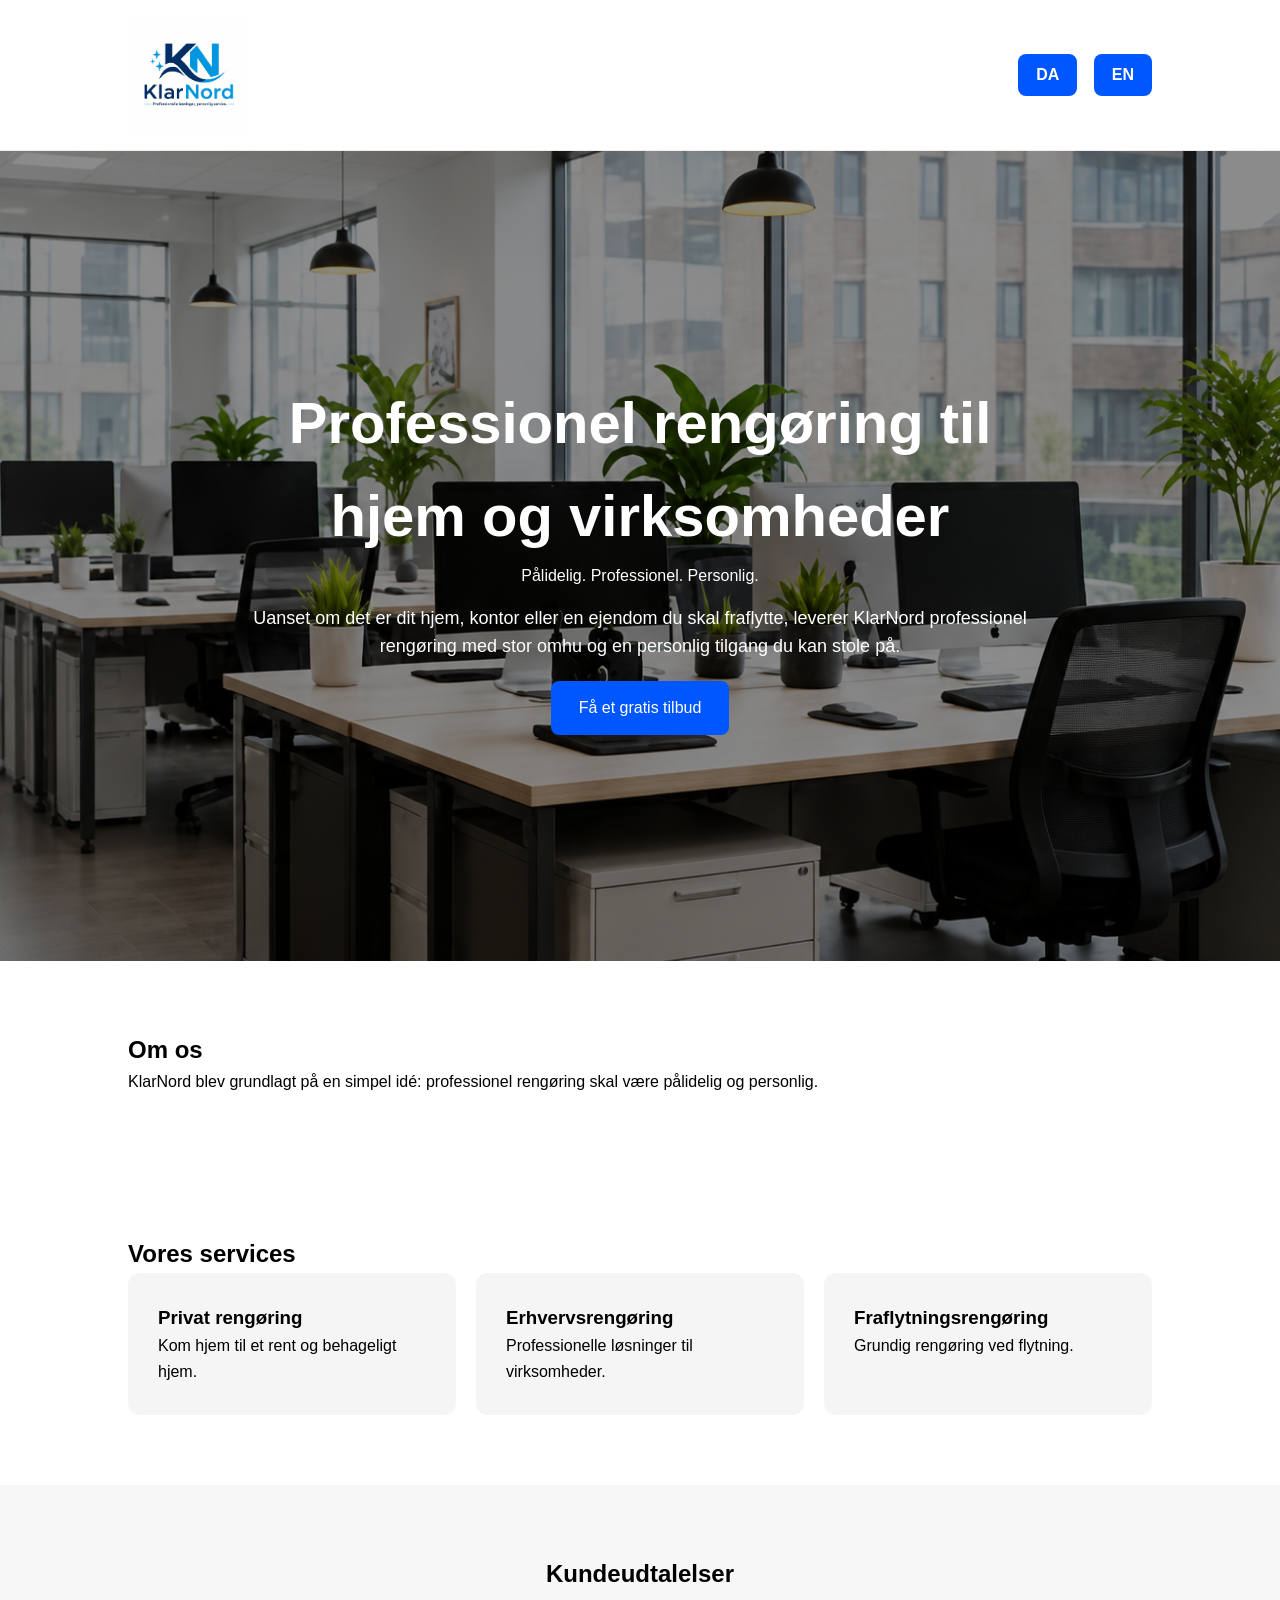
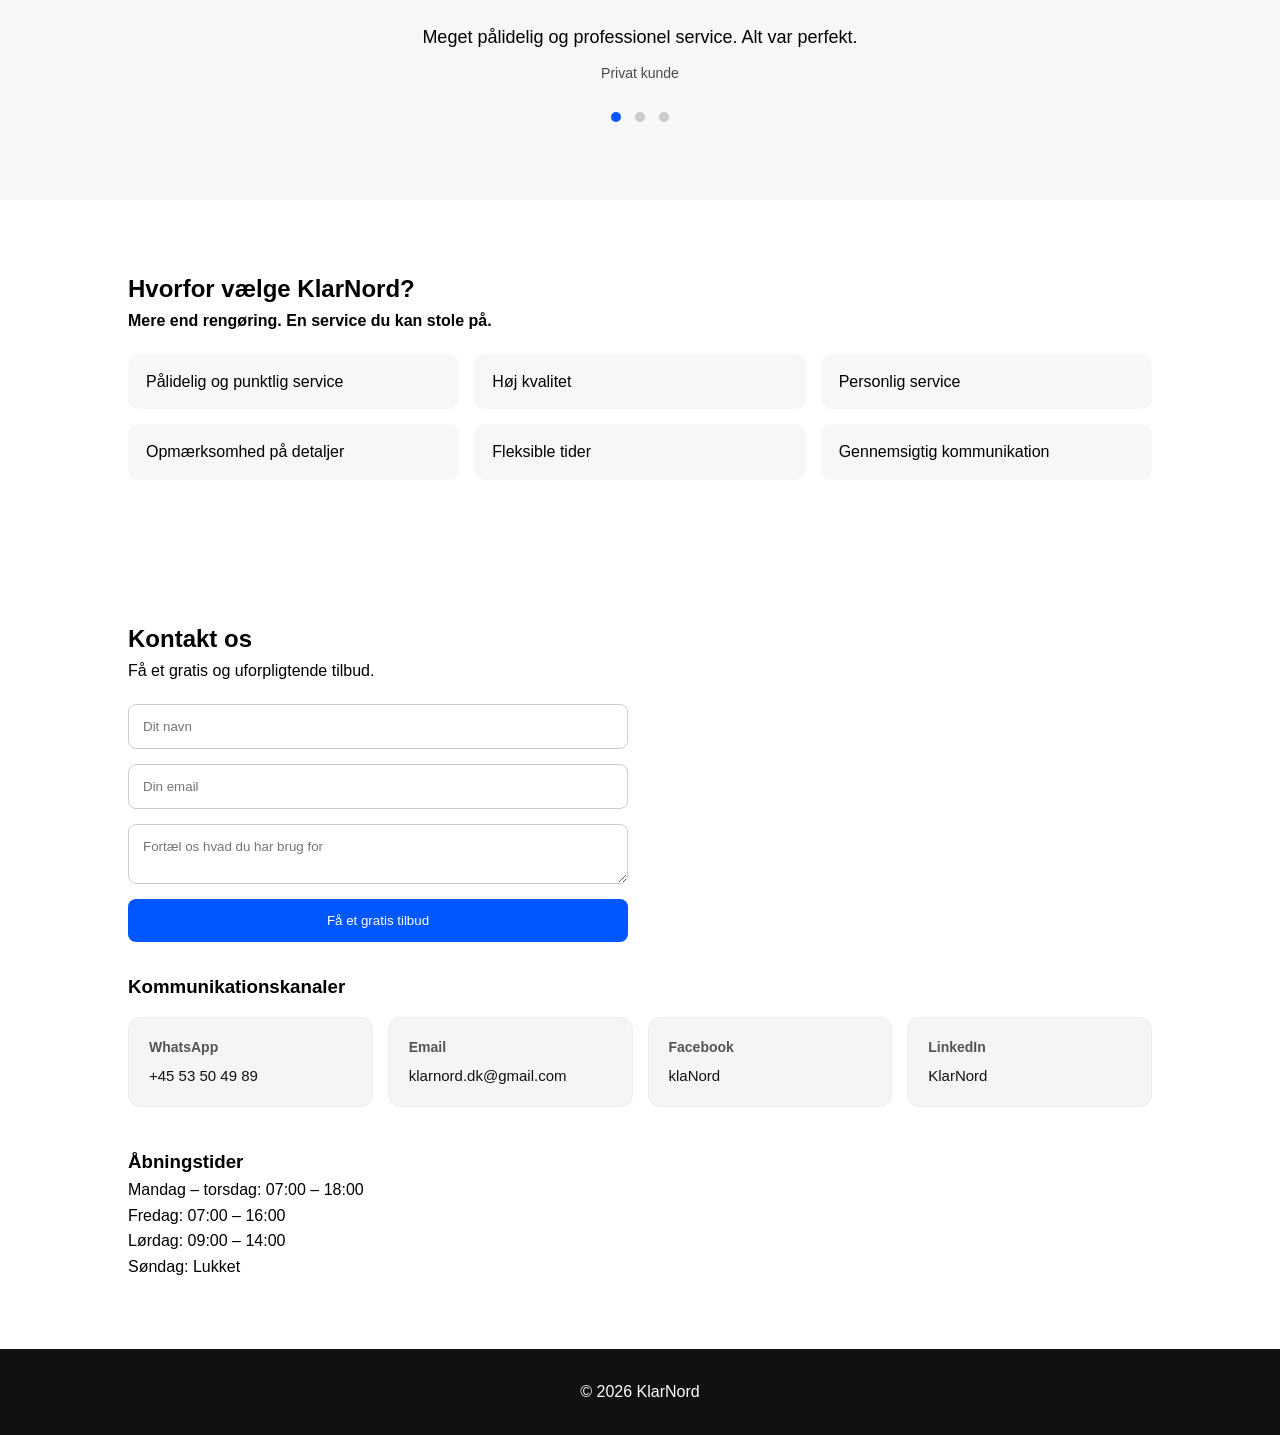
==== index.html @ ac097ad6 "fix broken links" ====
<!DOCTYPE html>
<html lang="da">
<head>
<meta charset="UTF-8">
<meta name="viewport" content="width=device-width, initial-scale=1">
<title>KlarNord Cleaning</title>
<link rel="stylesheet" href="style.css">
</head>

<body>

<!-- TOP BAR -->
<header class="topbar">
    <div class="logo">
        <img src="office.jpg" alt="KlarNord Logo">
    </div>

    <div class="lang-switch">
        <button onclick="setLang('da')">DA</button>
        <button onclick="setLang('en')">EN</button>
    </div>
</header>

<!-- HERO -->
<header class="hero">
    <div class="overlay">

        <h1 data-i18n="hero_title"></h1>
        <p data-i18n="hero_sub"></p>
        <p class="hero-text" data-i18n="hero_text"></p>

        <a href="#contact" class="btn" data-i18n="cta"></a>

    </div>
</header>

<!-- ABOUT -->
<section class="about">
<h2 data-i18n="about_title"></h2>
<p data-i18n="about_text"></p>
</section>

<!-- SERVICES -->
<section class="services">

<h2 data-i18n="services_title"></h2>

<div class="cards">

<div class="card">
<h3 data-i18n="services_res_title_1"></h3>
<p data-i18n="services_res_text_1"></p>
</div>

<div class="card">
<h3 data-i18n="services_res_title_2"></h3>
<p data-i18n="services_res_text_2"></p>
</div>

<div class="card">
<h3 data-i18n="services_res_title_3"></h3>
<p data-i18n="services_res_text_3"></p>
</div>

</div>
</section>

<!-- TESTIMONIALS (NEW) -->
<section class="testimonials">

<h2 data-i18n="testimonials_title"></h2>

<div class="testimonial-slider">

<div class="testimonial active">
<p data-i18n="testimonial_1"></p>
<span data-i18n="testimonial_role_1"></span>
</div>

<div class="testimonial">
<p data-i18n="testimonial_2"></p>
<span data-i18n="testimonial_role_2"></span>
</div>

<div class="testimonial">
<p data-i18n="testimonial_3"></p>
<span data-i18n="testimonial_role_3"></span>
</div>

</div>

<div class="dots">
<span class="dot active" onclick="showTestimonial(0)"></span>
<span class="dot" onclick="showTestimonial(1)"></span>
<span class="dot" onclick="showTestimonial(2)"></span>
</div>

</section>

<!-- WHY -->
<section class="why">

<h2 data-i18n="why_title"></h2>

<p><strong data-i18n="why_sub"></strong></p>

<div class="why-grid">

<div class="why-item" data-i18n="why_1"></div>
<div class="why-item" data-i18n="why_2"></div>
<div class="why-item" data-i18n="why_3"></div>
<div class="why-item" data-i18n="why_4"></div>
<div class="why-item" data-i18n="why_5"></div>
<div class="why-item" data-i18n="why_6"></div>

</div>

</section>

<!-- CONTACT -->
<section id="contact">

<h2 data-i18n="contact_title"></h2>

<p data-i18n="contact_intro"></p>

<form name="contact" method="POST" data-netlify="true" action="/thank-you.html">

<input type="hidden" name="form-name" value="contact">

<input type="text" name="name" data-placeholder="form_name" required>
<input type="email" name="email" data-placeholder="form_email" required>
<textarea name="message" data-placeholder="form_message" required></textarea>

<button type="submit" data-i18n="cta"></button>

</form>

<!-- CONTACT INFO -->
<div class="contact-extra">

<div class="contact-channels">

<h3 data-i18n="channels_title"></h3>

<div class="channel-grid">

<a class="channel whatsapp"
   href="https://wa.me/4553504989"
   target="_blank">

<div class="label">WhatsApp</div>
<div class="value">+45 53 50 49 89</div>

</a>

<a class="channel email"
   href="mailto:klarnord.dk@gmail.com">

<div class="label">Email</div>
<div class="value">klarnord.dk@gmail.com</div>

</a>

<a class="channel facebook"
   href="https://www.facebook.com/people/KlarNord/61591085524537/"
   target="_blank">

<div class="label">Facebook</div>
<div class="value">klaNord</div>

</a>

<a class="channel linkedin"
   href="https://www.linkedin.com/company/klarnord"
   target="_blank">

<div class="label">LinkedIn</div>
<div class="value">KlarNord</div>

</a>

</div>

</div>

<h3 data-i18n="hours_title"></h3>
<p style="white-space:pre-line" data-i18n="hours"></p>

</div>

</section>

<footer>
<p>© 2026 KlarNord</p>
</footer>

<script>
const testimonials = document.querySelectorAll(".testimonial");
const dots = document.querySelectorAll(".dot");
let index = 0;

function showTestimonial(i){
    testimonials.forEach(t => t.classList.remove("active"));
    dots.forEach(d => d.classList.remove("active"));

    testimonials[i].classList.add("active");
    dots[i].classList.add("active");

    index = i;
}

function autoSlide(){
    index = (index + 1) % testimonials.length;
    showTestimonial(index);
}

setInterval(autoSlide, 6000);
</script>

<script>
const translations = {
  da: {
    hero_title: "Professionel rengøring til hjem og virksomheder",
    hero_sub: "Pålidelig. Professionel. Personlig.",
    hero_text:
      "Uanset om det er dit hjem, kontor eller en ejendom du skal fraflytte, leverer KlarNord professionel rengøring med stor omhu og en personlig tilgang du kan stole på.",

    cta: "Få et gratis tilbud",

    about_title: "Om os",
    about_text:
      "KlarNord blev grundlagt på en simpel idé: professionel rengøring skal være pålidelig og personlig.",

    services_title: "Vores services",

    services_res_title_1: "Privat rengøring",
    services_res_text_1: "Kom hjem til et rent og behageligt hjem.",

    services_res_title_2: "Erhvervsrengøring",
    services_res_text_2: "Professionelle løsninger til virksomheder.",

    services_res_title_3: "Fraflytningsrengøring",
    services_res_text_3: "Grundig rengøring ved flytning.",

    testimonials_title: "Kundeudtalelser",
    testimonial_1: "Meget pålidelig og professionel service. Alt var perfekt.",
    testimonial_2: "Fantastisk kommunikation og stor opmærksomhed på detaljer.",
    testimonial_3: "Den bedste rengøringsservice vi har brugt.",
    testimonial_role_1: "Privat kunde",
    testimonial_role_2: "Kontor kunde",
    testimonial_role_3: "Ejendomsadministrator",

    why_title: "Hvorfor vælge KlarNord?",
    why_sub: "Mere end rengøring. En service du kan stole på.",

    why_1: "Pålidelig og punktlig service",
    why_2: "Høj kvalitet",
    why_3: "Personlig service",
    why_4: "Opmærksomhed på detaljer",
    why_5: "Fleksible tider",
    why_6: "Gennemsigtig kommunikation",

    contact_title: "Kontakt os",
    contact_intro: "Få et gratis og uforpligtende tilbud.",

    form_name: "Dit navn",
    form_email: "Din email",
    form_message: "Fortæl os hvad du har brug for",

    channels_title: "Kommunikationskanaler",
    channels_text: "Facebook • Email • WhatsApp • LinkedIn",

    hours_title: "Åbningstider",
    hours:
      "Mandag – torsdag: 07:00 – 18:00\nFredag: 07:00 – 16:00\nLørdag: 09:00 – 14:00\nSøndag: Lukket"
  },

  en: {
    hero_title: "Professional Cleaning for Homes & Businesses",
    hero_sub: "Reliable. Professional. Personal.",
    hero_text:
      "Whether it's your home, office, or property you're preparing to move out of, KlarNord delivers professional cleaning services with exceptional attention to detail.",

    cta: "Get a Free Quote",

    about_title: "About Us",
    about_text:
      "KlarNord was founded on a simple belief: professional cleaning should be reliable and personal.",

    services_title: "Our Services",

    services_res_title_1: "Residential Cleaning",
    services_res_text_1: "Come home to a clean and comfortable space.",

    services_res_title_2: "Commercial Cleaning",
    services_res_text_2: "Professional cleaning for businesses.",

    services_res_title_3: "Move-Out Cleaning",
    services_res_text_3: "Deep cleaning for stress-free moving.",

    testimonials_title: "What Our Clients Say",
    testimonial_1: "Very professional and reliable service. Everything was spotless.",
    testimonial_2: "Excellent communication and great attention to detail.",
    testimonial_3: "Best cleaning service we’ve used.",
    testimonial_role_1: "Private Client",
    testimonial_role_2: "Office Client",
    testimonial_role_3: "Property Manager",

    why_title: "Why Choose KlarNord?",
    why_sub: "More Than Cleaning. A Service You Can Trust.",

    why_1: "Reliable and punctual service",
    why_2: "High-quality standards",
    why_3: "Friendly service",
    why_4: "Attention to detail",
    why_5: "Flexible scheduling",
    why_6: "Transparent communication",

    contact_title: "Get In Touch with Us",
    contact_intro: "Get a free, no-obligation quote today.",

    form_name: "Your Name",
    form_email: "Your Email",
    form_message: "Tell us what you need",

    channels_title: "Communication Channels",
    channels_text: "Facebook • Email • WhatsApp • LinkedIn",

    hours_title: "Opening Hours",
    hours:
      "Monday – Thursday: 07:00 – 18:00\nFriday: 07:00 – 16:00\nSaturday: 09:00 – 14:00\nSunday: Closed"
  }
};

function setLang(lang) {
  const dict = translations[lang];

  document.querySelectorAll("[data-i18n]").forEach(el => {
    const key = el.getAttribute("data-i18n");
    if (dict[key]) el.textContent = dict[key];
  });

  localStorage.setItem("lang", lang);

  document.querySelectorAll("[data-placeholder]").forEach(el => {
  const key = el.getAttribute("data-placeholder");
  if (dict[key]) el.placeholder = dict[key];
});
}

document.addEventListener("DOMContentLoaded", () => {
  setLang(localStorage.getItem("lang") || "da");
});
</script>

</body>
</html>
---- style.css ----
*{
margin:0;
padding:0;
box-sizing:border-box;
font-family:Arial;
}

body{
line-height:1.6;
}

/* TOP BAR */
.topbar{
display:flex;
justify-content:space-between;
align-items:center;
padding:15px 10%;
background:white;
border-bottom:1px solid #eee;
position:sticky;
top:0;
z-index:1000;
}

.logo img{
height:120px;
display:block;
}

.lang-switch button{
margin-left:12px;
padding:12px 18px;
font-size:16px;
font-weight:600;

border:none;
background:#0057ff;
color:white;

border-radius:8px;
cursor:pointer;

min-width:58px;
}

/* HERO */
.hero{
height:90vh;
background:
linear-gradient(rgba(0,0,0,.45),rgba(0,0,0,.45)),
url("workspace.png");

background-size:cover;
background-position:center;

display:flex;
align-items:center;
justify-content:center;
text-align:center;
color:white;
padding:20px;
}

.overlay{
max-width:800px;
}

.hero h1{
font-size:clamp(36px,6vw,58px);
}

.hero-text{
margin-top:15px;
font-size:18px;
}

/* BUTTON */
.btn{
display:inline-block;
background:#0057ff;
color:white;
padding:14px 28px;
text-decoration:none;
border-radius:8px;
margin-top:20px;
}

/* SECTIONS */
section{
padding:70px 10%;
}

/* CARDS */
.cards{
display:grid;
grid-template-columns:repeat(auto-fit,minmax(250px,1fr));
gap:20px;
}

.card{
background:#f5f5f5;
padding:30px;
border-radius:12px;
}

/* CONTACT */
form{
max-width:500px;
display:flex;
flex-direction:column;
gap:15px;
margin-top:20px;
}

input, textarea{
padding:14px;
border:1px solid #ccc;
border-radius:8px;
}

button{
padding:14px;
background:#0057ff;
color:white;
border:none;
border-radius:8px;
cursor:pointer;
}

.contact-extra{
margin-top:30px;
}

footer{
padding:30px;
text-align:center;
background:#111;
color:white;
}

/* WHY SECTION PREMIUM GRID */
.why-grid{
display:grid;
grid-template-columns:repeat(auto-fit, minmax(250px, 1fr));
gap:15px;
margin-top:20px;
}

.why-item{
background:#f7f7f7;
padding:15px 18px;
border-radius:10px;
font-weight:500;
position:relative;
padding:15px 18px;
}

/* checkmark icon */
.why-item::before{
display:none;
}

/* MOBILE */
@media (max-width:768px){

.topbar{
padding:12px 16px;
}

.logo img{
height:70px;
}

.lang-switch{
display:flex;
gap:8px;
}

.lang-switch button{
padding:8px 12px;
font-size:14px;
margin-left:0;
}

.hero{
height:75vh;
}

section{
padding:50px 24px;
}

.btn{
width:100%;
text-align:center;
}

.cards{
grid-template-columns:1fr;
}

.hero-text{
font-size:16px;
}

}

/* =========================
   PREMIUM CONTACT CHANNELS
========================= */

.contact-channels{
margin-top:20px;
margin-bottom:40px;
}

.channel-grid{
display:grid;
grid-template-columns:repeat(auto-fit, minmax(220px, 1fr));
gap:15px;
margin-top:15px;
}

.channel{
display:block;
text-decoration:none;
padding:18px 20px;
border-radius:12px;
border:1px solid #eee;
background:#f5f5f5;
transition:0.2s ease;
color:#111;
}

.channel:hover{
transform:translateY(-2px);
border-color:#ddd;
box-shadow:0 8px 20px rgba(0,0,0,0.06);
}

.channel .label{
font-weight:600;
font-size:14px;
opacity:0.7;
margin-bottom:6px;
}

.channel .value{
font-size:15px;
font-weight:500;
}

/* MOBILE */
@media (max-width:768px){
.channel-grid{
grid-template-columns:1fr;
}
}

/* =========================
   TESTIMONIAL SLIDER
========================= */

.testimonials{
padding:70px 10%;
background:#f7f7f7;
text-align:center;
}

.testimonial-slider{
max-width:800px;
margin:30px auto 0;
}

.testimonial{
display:none;
font-size:18px;
line-height:1.6;
}

.testimonial.active{
display:block;
}

.testimonial span{
display:block;
margin-top:10px;
font-size:14px;
opacity:0.7;
}

.dots{
max-width:800px;
margin:20px auto 0;
}

.dot{
display:inline-block;
width:10px;
height:10px;
margin:0 5px;
border-radius:50%;
background:#ccc;
cursor:pointer;
}

.dot.active{
background:#0057ff;
}
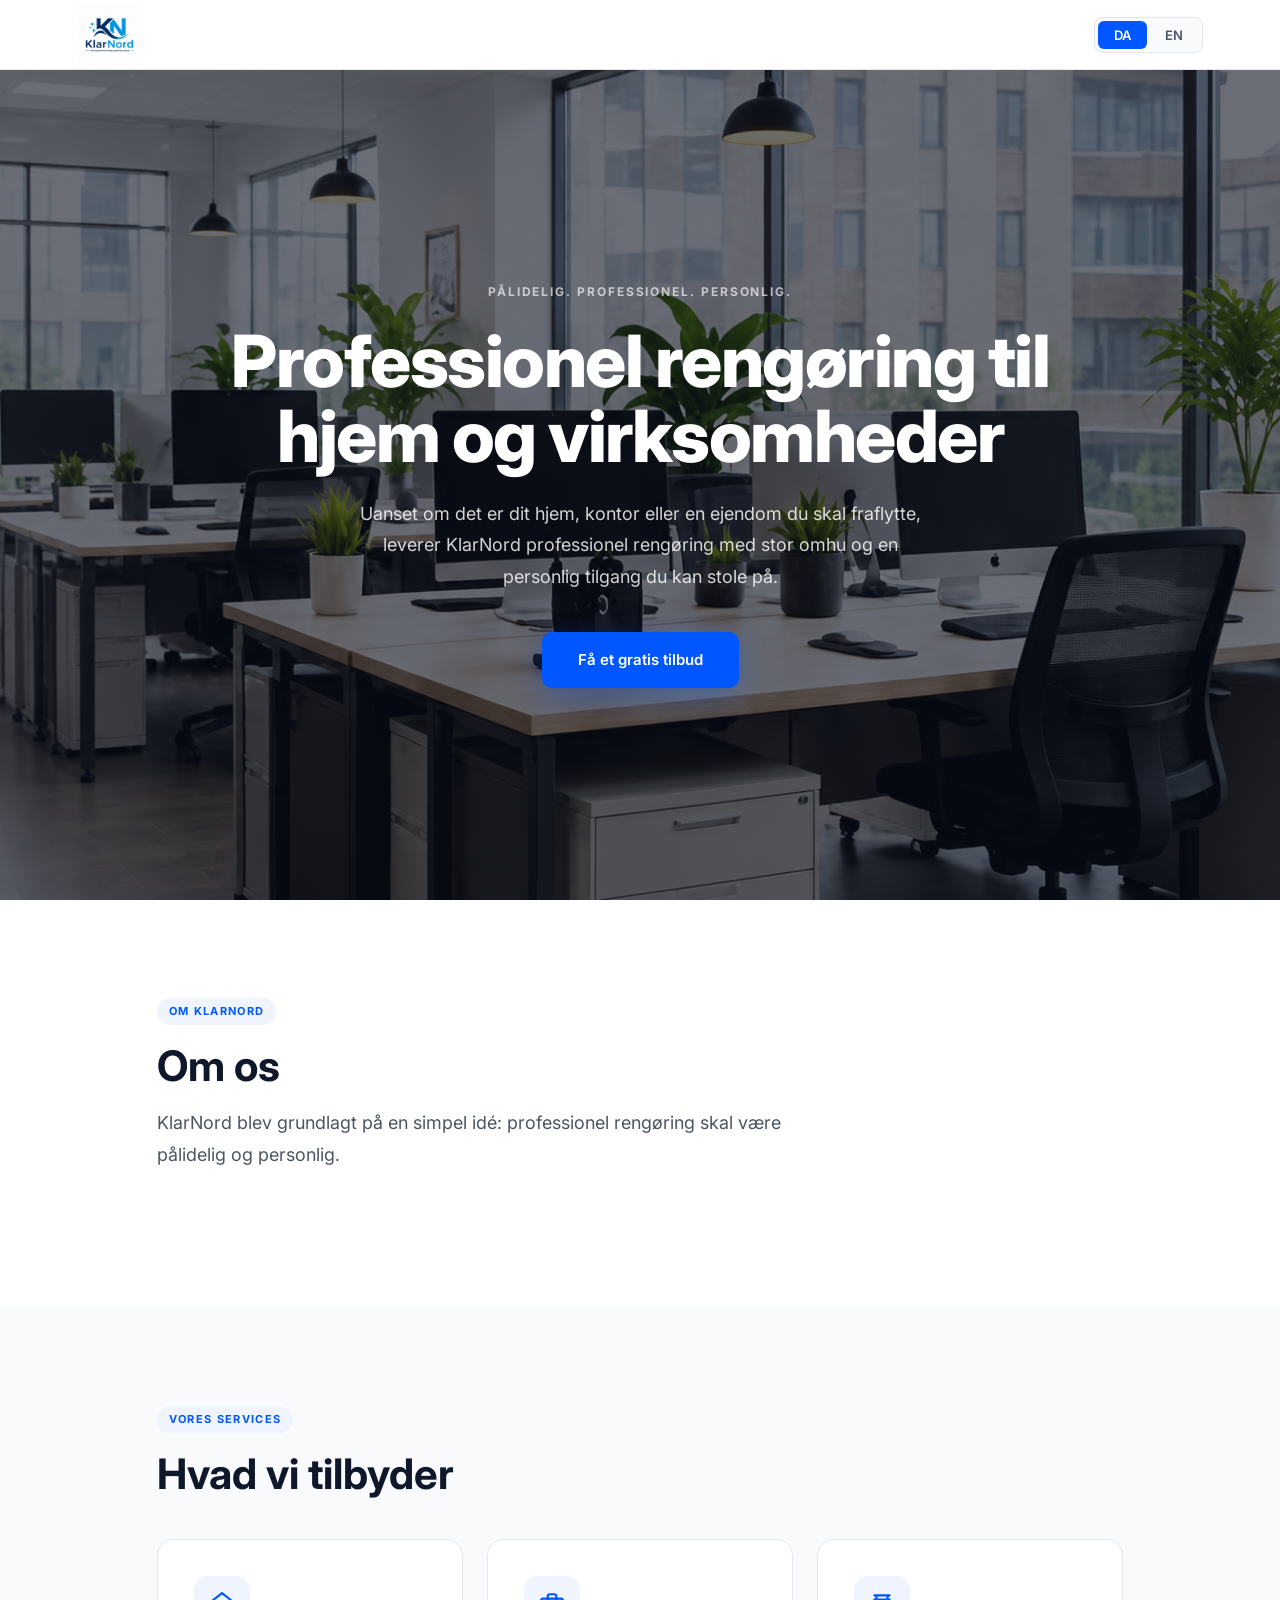
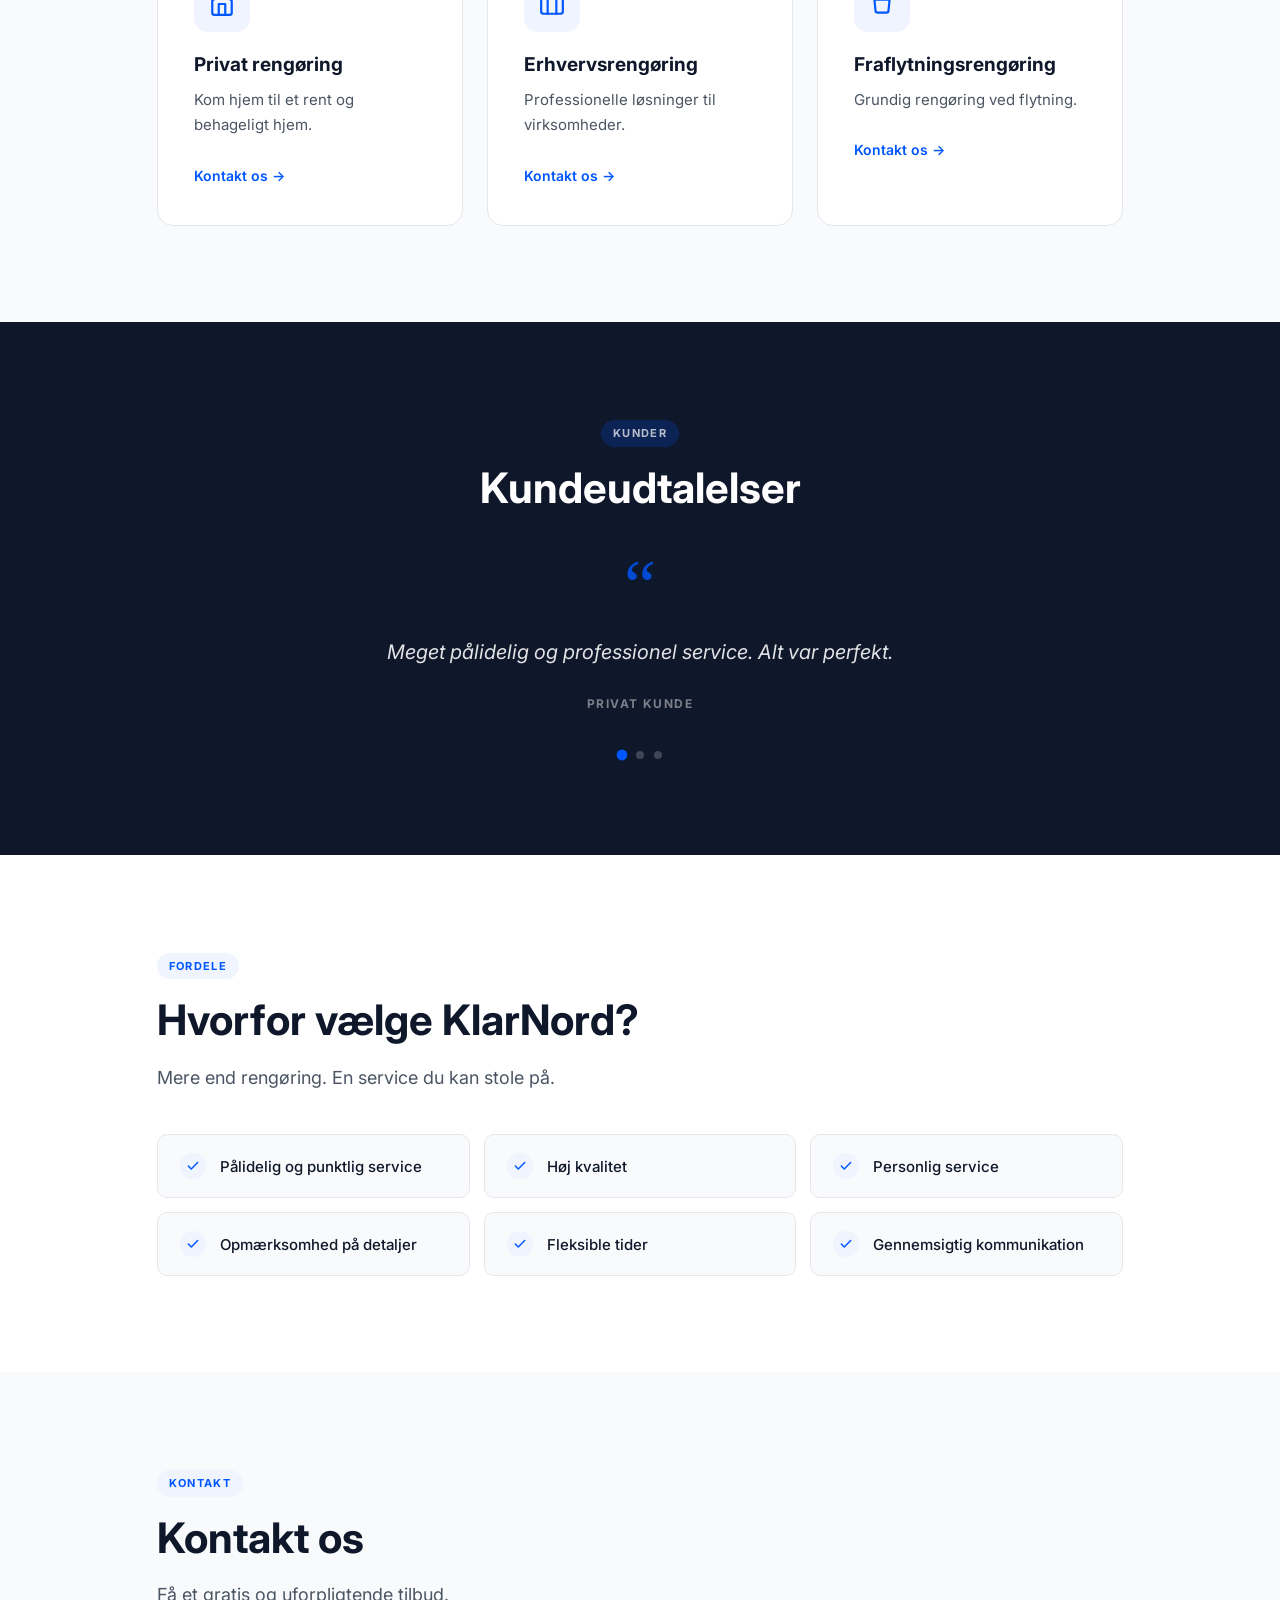
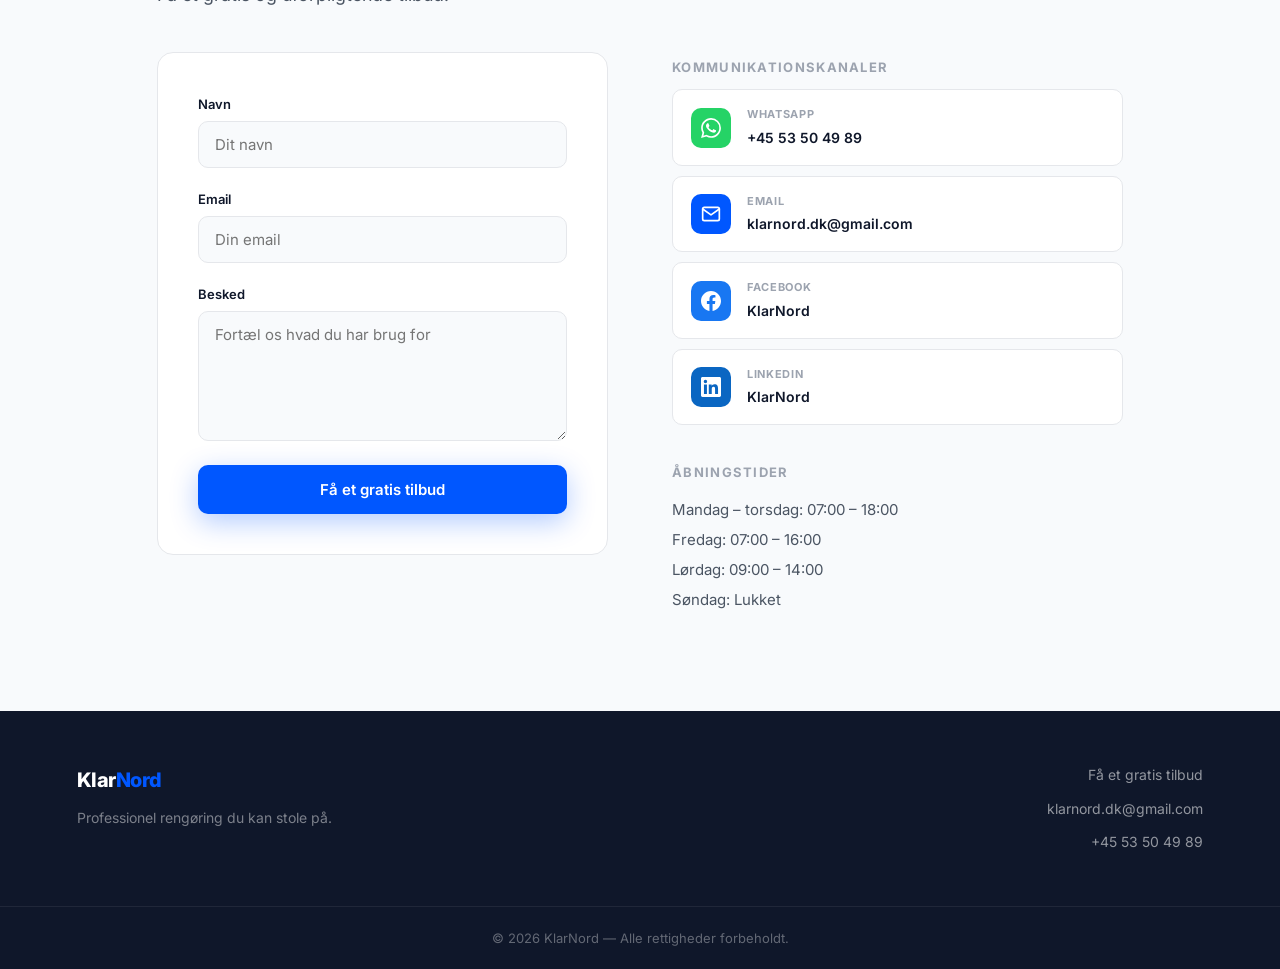
==== commit 976caab7: "premium redesign: Inter font, logo, icons, layout polish - Replace photo logo with actual logo.jpg (" ====
--- a/index.html
+++ b/index.html
@@ -4,218 +4,285 @@
 <meta charset="UTF-8">
 <meta name="viewport" content="width=device-width, initial-scale=1">
 <title>KlarNord Cleaning</title>
+<meta name="description" content="KlarNord – professionel rengøring til hjem og virksomheder. Pålidelig, personlig og af høj kvalitet.">
+<link rel="preconnect" href="https://fonts.googleapis.com">
+<link rel="preconnect" href="https://fonts.gstatic.com" crossorigin>
+<link href="https://fonts.googleapis.com/css2?family=Inter:wght@400;500;600;700;800&display=swap" rel="stylesheet">
 <link rel="stylesheet" href="style.css">
 </head>
-
 <body>
 
-<!-- TOP BAR -->
+<!-- TOPBAR -->
 <header class="topbar">
-    <div class="logo">
-        <img src="office.jpg" alt="KlarNord Logo">
-    </div>
-
-    <div class="lang-switch">
-        <button onclick="setLang('da')">DA</button>
-        <button onclick="setLang('en')">EN</button>
-    </div>
+  <a class="logo" href="/">
+    <img src="logo.jpg" alt="KlarNord" class="logo-img">
+  </a>
+  <div class="lang-switch">
+    <button class="lang-btn active" id="btn-da" onclick="setLang('da')">DA</button>
+    <button class="lang-btn" id="btn-en" onclick="setLang('en')">EN</button>
+  </div>
 </header>
 
 <!-- HERO -->
-<header class="hero">
-    <div class="overlay">
-
-        <h1 data-i18n="hero_title"></h1>
-        <p data-i18n="hero_sub"></p>
-        <p class="hero-text" data-i18n="hero_text"></p>
-
-        <a href="#contact" class="btn" data-i18n="cta"></a>
-
-    </div>
-</header>
+<section class="hero">
+  <div class="hero-inner">
+    <p class="hero-eyebrow" data-i18n="hero_sub"></p>
+    <h1 data-i18n="hero_title"></h1>
+    <p class="hero-body" data-i18n="hero_text"></p>
+    <a href="#contact" class="btn" data-i18n="cta"></a>
+  </div>
+</section>
 
 <!-- ABOUT -->
-<section class="about">
-<h2 data-i18n="about_title"></h2>
-<p data-i18n="about_text"></p>
+<section class="about fade-up">
+  <div class="section-inner">
+    <p class="section-label" data-i18n="about_label"></p>
+    <h2 data-i18n="about_title"></h2>
+    <p class="lead-text" data-i18n="about_text"></p>
+  </div>
 </section>
 
 <!-- SERVICES -->
 <section class="services">
-
-<h2 data-i18n="services_title"></h2>
-
-<div class="cards">
-
-<div class="card">
-<h3 data-i18n="services_res_title_1"></h3>
-<p data-i18n="services_res_text_1"></p>
-</div>
-
-<div class="card">
-<h3 data-i18n="services_res_title_2"></h3>
-<p data-i18n="services_res_text_2"></p>
-</div>
-
-<div class="card">
-<h3 data-i18n="services_res_title_3"></h3>
-<p data-i18n="services_res_text_3"></p>
-</div>
-
-</div>
-</section>
-
-<!-- TESTIMONIALS (NEW) -->
+  <div class="section-inner">
+    <p class="section-label" data-i18n="services_label"></p>
+    <h2 data-i18n="services_title"></h2>
+
+    <div class="cards fade-up">
+
+      <div class="card">
+        <div class="card-icon">
+          <svg width="26" height="26" viewBox="0 0 24 24" fill="none" stroke="currentColor" stroke-width="2" stroke-linecap="round" stroke-linejoin="round" aria-hidden="true">
+            <path d="M3 9l9-7 9 7v11a2 2 0 0 1-2 2H5a2 2 0 0 1-2-2z"/>
+            <polyline points="9 22 9 12 15 12 15 22"/>
+          </svg>
+        </div>
+        <h3 data-i18n="services_res_title_1"></h3>
+        <p data-i18n="services_res_text_1"></p>
+        <a href="#contact" class="card-link" data-i18n="card_cta"></a>
+      </div>
+
+      <div class="card">
+        <div class="card-icon">
+          <svg width="26" height="26" viewBox="0 0 24 24" fill="none" stroke="currentColor" stroke-width="2" stroke-linecap="round" stroke-linejoin="round" aria-hidden="true">
+            <rect x="2" y="7" width="20" height="14" rx="2"/>
+            <path d="M16 21V5a2 2 0 0 0-2-2h-4a2 2 0 0 0-2 2v16"/>
+          </svg>
+        </div>
+        <h3 data-i18n="services_res_title_2"></h3>
+        <p data-i18n="services_res_text_2"></p>
+        <a href="#contact" class="card-link" data-i18n="card_cta"></a>
+      </div>
+
+      <div class="card">
+        <div class="card-icon">
+          <svg width="26" height="26" viewBox="0 0 24 24" fill="none" stroke="currentColor" stroke-width="2" stroke-linecap="round" stroke-linejoin="round" aria-hidden="true">
+            <path d="M5 8h14M5 8a2 2 0 1 0 0-4h14a2 2 0 1 0 0 4M5 8l1 10a2 2 0 0 0 2 2h8a2 2 0 0 0 2-2l1-10"/>
+          </svg>
+        </div>
+        <h3 data-i18n="services_res_title_3"></h3>
+        <p data-i18n="services_res_text_3"></p>
+        <a href="#contact" class="card-link" data-i18n="card_cta"></a>
+      </div>
+
+    </div>
+  </div>
+</section>
+
+<!-- TESTIMONIALS -->
 <section class="testimonials">
-
-<h2 data-i18n="testimonials_title"></h2>
-
-<div class="testimonial-slider">
-
-<div class="testimonial active">
-<p data-i18n="testimonial_1"></p>
-<span data-i18n="testimonial_role_1"></span>
-</div>
-
-<div class="testimonial">
-<p data-i18n="testimonial_2"></p>
-<span data-i18n="testimonial_role_2"></span>
-</div>
-
-<div class="testimonial">
-<p data-i18n="testimonial_3"></p>
-<span data-i18n="testimonial_role_3"></span>
-</div>
-
-</div>
-
-<div class="dots">
-<span class="dot active" onclick="showTestimonial(0)"></span>
-<span class="dot" onclick="showTestimonial(1)"></span>
-<span class="dot" onclick="showTestimonial(2)"></span>
-</div>
-
+  <div class="section-inner">
+    <p class="section-label" data-i18n="testimonials_label"></p>
+    <h2 data-i18n="testimonials_title"></h2>
+
+    <div class="testimonial-slider">
+
+      <div class="testimonial active">
+        <span class="quote-icon">&ldquo;</span>
+        <p data-i18n="testimonial_1"></p>
+        <span class="testimonial-role" data-i18n="testimonial_role_1"></span>
+      </div>
+
+      <div class="testimonial">
+        <span class="quote-icon">&ldquo;</span>
+        <p data-i18n="testimonial_2"></p>
+        <span class="testimonial-role" data-i18n="testimonial_role_2"></span>
+      </div>
+
+      <div class="testimonial">
+        <span class="quote-icon">&ldquo;</span>
+        <p data-i18n="testimonial_3"></p>
+        <span class="testimonial-role" data-i18n="testimonial_role_3"></span>
+      </div>
+
+    </div>
+
+    <div class="dots">
+      <button class="dot active" onclick="showTestimonial(0)" aria-label="Testimonial 1"></button>
+      <button class="dot" onclick="showTestimonial(1)" aria-label="Testimonial 2"></button>
+      <button class="dot" onclick="showTestimonial(2)" aria-label="Testimonial 3"></button>
+    </div>
+  </div>
 </section>
 
 <!-- WHY -->
 <section class="why">
-
-<h2 data-i18n="why_title"></h2>
-
-<p><strong data-i18n="why_sub"></strong></p>
-
-<div class="why-grid">
-
-<div class="why-item" data-i18n="why_1"></div>
-<div class="why-item" data-i18n="why_2"></div>
-<div class="why-item" data-i18n="why_3"></div>
-<div class="why-item" data-i18n="why_4"></div>
-<div class="why-item" data-i18n="why_5"></div>
-<div class="why-item" data-i18n="why_6"></div>
-
-</div>
-
+  <div class="section-inner">
+    <p class="section-label" data-i18n="why_label"></p>
+    <h2 data-i18n="why_title"></h2>
+    <p class="lead-text" data-i18n="why_sub"></p>
+
+    <div class="why-grid fade-up">
+      <div class="why-item" data-i18n="why_1"></div>
+      <div class="why-item" data-i18n="why_2"></div>
+      <div class="why-item" data-i18n="why_3"></div>
+      <div class="why-item" data-i18n="why_4"></div>
+      <div class="why-item" data-i18n="why_5"></div>
+      <div class="why-item" data-i18n="why_6"></div>
+    </div>
+  </div>
 </section>
 
 <!-- CONTACT -->
-<section id="contact">
-
-<h2 data-i18n="contact_title"></h2>
-
-<p data-i18n="contact_intro"></p>
-
-<form name="contact" method="POST" data-netlify="true" action="/thank-you.html">
-
-<input type="hidden" name="form-name" value="contact">
-
-<input type="text" name="name" data-placeholder="form_name" required>
-<input type="email" name="email" data-placeholder="form_email" required>
-<textarea name="message" data-placeholder="form_message" required></textarea>
-
-<button type="submit" data-i18n="cta"></button>
-
-</form>
-
-<!-- CONTACT INFO -->
-<div class="contact-extra">
-
-<div class="contact-channels">
-
-<h3 data-i18n="channels_title"></h3>
-
-<div class="channel-grid">
-
-<a class="channel whatsapp"
-   href="https://wa.me/4553504989"
-   target="_blank">
-
-<div class="label">WhatsApp</div>
-<div class="value">+45 53 50 49 89</div>
-
-</a>
-
-<a class="channel email"
-   href="mailto:klarnord.dk@gmail.com">
-
-<div class="label">Email</div>
-<div class="value">klarnord.dk@gmail.com</div>
-
-</a>
-
-<a class="channel facebook"
-   href="https://www.facebook.com/people/KlarNord/61591085524537/"
-   target="_blank">
-
-<div class="label">Facebook</div>
-<div class="value">klaNord</div>
-
-</a>
-
-<a class="channel linkedin"
-   href="https://www.linkedin.com/company/klarnord"
-   target="_blank">
-
-<div class="label">LinkedIn</div>
-<div class="value">KlarNord</div>
-
-</a>
-
-</div>
-
-</div>
-
-<h3 data-i18n="hours_title"></h3>
-<p style="white-space:pre-line" data-i18n="hours"></p>
-
-</div>
-
-</section>
-
+<section id="contact" class="contact-section">
+  <div class="section-inner">
+    <p class="section-label" data-i18n="contact_label"></p>
+    <h2 data-i18n="contact_title"></h2>
+    <p class="lead-text" data-i18n="contact_intro"></p>
+
+    <div class="contact-grid">
+
+      <!-- FORM -->
+      <form name="contact" method="POST" data-netlify="true" action="/thank-you.html">
+        <input type="hidden" name="form-name" value="contact">
+
+        <div class="form-group">
+          <label data-i18n="form_name_label"></label>
+          <input type="text" name="name" data-placeholder="form_name" required>
+        </div>
+
+        <div class="form-group">
+          <label data-i18n="form_email_label"></label>
+          <input type="email" name="email" data-placeholder="form_email" required>
+        </div>
+
+        <div class="form-group">
+          <label data-i18n="form_message_label"></label>
+          <textarea name="message" rows="5" data-placeholder="form_message" required></textarea>
+        </div>
+
+        <button type="submit" class="btn" data-i18n="cta"></button>
+      </form>
+
+      <!-- CONTACT INFO -->
+      <div class="contact-info">
+
+        <div class="contact-channels">
+          <h3 data-i18n="channels_title"></h3>
+          <div class="channel-grid">
+
+            <a class="channel whatsapp" href="https://wa.me/4553504989" target="_blank" rel="noopener noreferrer">
+              <div class="channel-icon" aria-hidden="true">
+                <svg width="20" height="20" viewBox="0 0 24 24" fill="currentColor"><path d="M17.472 14.382c-.297-.149-1.758-.867-2.03-.967-.273-.099-.471-.148-.67.15-.197.297-.767.966-.94 1.164-.173.199-.347.223-.644.075-.297-.15-1.255-.463-2.39-1.475-.883-.788-1.48-1.761-1.653-2.059-.173-.297-.018-.458.13-.606.134-.133.298-.347.446-.52.149-.174.198-.298.298-.497.099-.198.05-.371-.025-.52-.075-.149-.669-1.612-.916-2.207-.242-.579-.487-.5-.669-.51-.173-.008-.371-.01-.57-.01-.198 0-.52.074-.792.372-.272.297-1.04 1.016-1.04 2.479 0 1.462 1.065 2.875 1.213 3.074.149.198 2.096 3.2 5.077 4.487.709.306 1.262.489 1.694.625.712.227 1.36.195 1.871.118.571-.085 1.758-.719 2.006-1.413.248-.694.248-1.289.173-1.413-.074-.124-.272-.198-.57-.347m-5.421 7.403h-.004a9.87 9.87 0 01-5.031-1.378l-.361-.214-3.741.982.998-3.648-.235-.374a9.86 9.86 0 01-1.51-5.26c.001-5.45 4.436-9.884 9.888-9.884 2.64 0 5.122 1.03 6.988 2.898a9.825 9.825 0 012.893 6.994c-.003 5.45-4.437 9.884-9.885 9.884m8.413-18.297A11.815 11.815 0 0012.05 0C5.495 0 .16 5.335.157 11.892c0 2.096.547 4.142 1.588 5.945L.057 24l6.305-1.654a11.882 11.882 0 005.683 1.448h.005c6.554 0 11.89-5.335 11.893-11.893a11.821 11.821 0 00-3.48-8.413z"/></svg>
+              </div>
+              <div>
+                <div class="label">WhatsApp</div>
+                <div class="value">+45 53 50 49 89</div>
+              </div>
+            </a>
+
+            <a class="channel email-ch" href="mailto:klarnord.dk@gmail.com">
+              <div class="channel-icon" aria-hidden="true">
+                <svg width="20" height="20" viewBox="0 0 24 24" fill="none" stroke="currentColor" stroke-width="2" stroke-linecap="round" stroke-linejoin="round"><path d="M4 4h16c1.1 0 2 .9 2 2v12c0 1.1-.9 2-2 2H4c-1.1 0-2-.9-2-2V6c0-1.1.9-2 2-2z"/><polyline points="22,6 12,13 2,6"/></svg>
+              </div>
+              <div>
+                <div class="label">Email</div>
+                <div class="value">klarnord.dk@gmail.com</div>
+              </div>
+            </a>
+
+            <a class="channel facebook" href="https://www.facebook.com/people/KlarNord/61591085524537/" target="_blank" rel="noopener noreferrer">
+              <div class="channel-icon" aria-hidden="true">
+                <svg width="20" height="20" viewBox="0 0 24 24" fill="currentColor"><path d="M24 12.073c0-6.627-5.373-12-12-12s-12 5.373-12 12c0 5.99 4.388 10.954 10.125 11.854v-8.385H7.078v-3.47h3.047V9.43c0-3.007 1.792-4.669 4.533-4.669 1.312 0 2.686.235 2.686.235v2.953H15.83c-1.491 0-1.956.925-1.956 1.874v2.25h3.328l-.532 3.47h-2.796v8.385C19.612 23.027 24 18.062 24 12.073z"/></svg>
+              </div>
+              <div>
+                <div class="label">Facebook</div>
+                <div class="value">KlarNord</div>
+              </div>
+            </a>
+
+            <a class="channel linkedin" href="https://www.linkedin.com/company/klarnord" target="_blank" rel="noopener noreferrer">
+              <div class="channel-icon" aria-hidden="true">
+                <svg width="20" height="20" viewBox="0 0 24 24" fill="currentColor"><path d="M20.447 20.452h-3.554v-5.569c0-1.328-.027-3.037-1.852-3.037-1.853 0-2.136 1.445-2.136 2.939v5.667H9.351V9h3.414v1.561h.046c.477-.9 1.637-1.85 3.37-1.85 3.601 0 4.267 2.37 4.267 5.455v6.286zM5.337 7.433a2.062 2.062 0 01-2.063-2.065 2.064 2.064 0 112.063 2.065zm1.782 13.019H3.555V9h3.564v11.452zM22.225 0H1.771C.792 0 0 .774 0 1.729v20.542C0 23.227.792 24 1.771 24h20.451C23.2 24 24 23.227 24 22.271V1.729C24 .774 23.2 0 22.222 0h.003z"/></svg>
+              </div>
+              <div>
+                <div class="label">LinkedIn</div>
+                <div class="value">KlarNord</div>
+              </div>
+            </a>
+
+          </div>
+        </div>
+
+        <div class="hours-block">
+          <h3 data-i18n="hours_title"></h3>
+          <p data-i18n="hours"></p>
+        </div>
+
+      </div>
+    </div>
+  </div>
+</section>
+
+<!-- FOOTER -->
 <footer>
-<p>© 2026 KlarNord</p>
+  <div class="footer-inner">
+    <div class="footer-brand">
+      <a class="logo" href="/"><span class="logo-text">Klar<span class="logo-accent">Nord</span></span></a>
+      <p data-i18n="footer_tagline"></p>
+    </div>
+    <div class="footer-links">
+      <a href="#contact" data-i18n="cta"></a>
+      <a href="mailto:klarnord.dk@gmail.com">klarnord.dk@gmail.com</a>
+      <a href="https://wa.me/4553504989" target="_blank" rel="noopener noreferrer">+45 53 50 49 89</a>
+    </div>
+  </div>
+  <div class="footer-bottom">
+    <p>© 2026 KlarNord — <span data-i18n="footer_rights"></span></p>
+  </div>
 </footer>
 
+<!-- SCRIPTS -->
 <script>
+// Testimonial slider
 const testimonials = document.querySelectorAll(".testimonial");
 const dots = document.querySelectorAll(".dot");
-let index = 0;
-
-function showTestimonial(i){
-    testimonials.forEach(t => t.classList.remove("active"));
-    dots.forEach(d => d.classList.remove("active"));
-
-    testimonials[i].classList.add("active");
-    dots[i].classList.add("active");
-
-    index = i;
+let testimonialIndex = 0;
+
+function showTestimonial(i) {
+  testimonials.forEach(t => t.classList.remove("active"));
+  dots.forEach(d => d.classList.remove("active"));
+  testimonials[i].classList.add("active");
+  dots[i].classList.add("active");
+  testimonialIndex = i;
 }
 
-function autoSlide(){
-    index = (index + 1) % testimonials.length;
-    showTestimonial(index);
-}
-
-setInterval(autoSlide, 6000);
+setInterval(() => {
+  testimonialIndex = (testimonialIndex + 1) % testimonials.length;
+  showTestimonial(testimonialIndex);
+}, 6000);
+
+// Scroll fade-in animations
+const observer = new IntersectionObserver((entries) => {
+  entries.forEach(e => {
+    if (e.isIntersecting) {
+      e.target.classList.add("visible");
+      observer.unobserve(e.target);
+    }
+  });
+}, { threshold: 0.08 });
+
+document.querySelectorAll(".fade-up").forEach(el => observer.observe(el));
 </script>
 
 <script>
@@ -228,11 +295,17 @@
 
     cta: "Få et gratis tilbud",
 
+    stat_clients: "Tilfredse kunder",
+    stat_years: "Års erfaring",
+    stat_guarantee: "Tilfredshedsgaranti",
+
+    about_label: "Om KlarNord",
     about_title: "Om os",
     about_text:
       "KlarNord blev grundlagt på en simpel idé: professionel rengøring skal være pålidelig og personlig.",
 
-    services_title: "Vores services",
+    services_label: "Vores services",
+    services_title: "Hvad vi tilbyder",
 
     services_res_title_1: "Privat rengøring",
     services_res_text_1: "Kom hjem til et rent og behageligt hjem.",
@@ -243,6 +316,9 @@
     services_res_title_3: "Fraflytningsrengøring",
     services_res_text_3: "Grundig rengøring ved flytning.",
 
+    card_cta: "Kontakt os",
+
+    testimonials_label: "Kunder",
     testimonials_title: "Kundeudtalelser",
     testimonial_1: "Meget pålidelig og professionel service. Alt var perfekt.",
     testimonial_2: "Fantastisk kommunikation og stor opmærksomhed på detaljer.",
@@ -251,6 +327,7 @@
     testimonial_role_2: "Kontor kunde",
     testimonial_role_3: "Ejendomsadministrator",
 
+    why_label: "Fordele",
     why_title: "Hvorfor vælge KlarNord?",
     why_sub: "Mere end rengøring. En service du kan stole på.",
 
@@ -261,19 +338,25 @@
     why_5: "Fleksible tider",
     why_6: "Gennemsigtig kommunikation",
 
+    contact_label: "Kontakt",
     contact_title: "Kontakt os",
     contact_intro: "Få et gratis og uforpligtende tilbud.",
 
+    form_name_label: "Navn",
     form_name: "Dit navn",
+    form_email_label: "Email",
     form_email: "Din email",
+    form_message_label: "Besked",
     form_message: "Fortæl os hvad du har brug for",
 
     channels_title: "Kommunikationskanaler",
-    channels_text: "Facebook • Email • WhatsApp • LinkedIn",
 
     hours_title: "Åbningstider",
     hours:
-      "Mandag – torsdag: 07:00 – 18:00\nFredag: 07:00 – 16:00\nLørdag: 09:00 – 14:00\nSøndag: Lukket"
+      "Mandag – torsdag: 07:00 – 18:00\nFredag: 07:00 – 16:00\nLørdag: 09:00 – 14:00\nSøndag: Lukket",
+
+    footer_tagline: "Professionel rengøring du kan stole på.",
+    footer_rights: "Alle rettigheder forbeholdt."
   },
 
   en: {
@@ -284,11 +367,17 @@
 
     cta: "Get a Free Quote",
 
+    stat_clients: "Happy clients",
+    stat_years: "Years of experience",
+    stat_guarantee: "Satisfaction guarantee",
+
+    about_label: "About KlarNord",
     about_title: "About Us",
     about_text:
       "KlarNord was founded on a simple belief: professional cleaning should be reliable and personal.",
 
-    services_title: "Our Services",
+    services_label: "Our Services",
+    services_title: "What We Offer",
 
     services_res_title_1: "Residential Cleaning",
     services_res_text_1: "Come home to a clean and comfortable space.",
@@ -299,37 +388,47 @@
     services_res_title_3: "Move-Out Cleaning",
     services_res_text_3: "Deep cleaning for stress-free moving.",
 
+    card_cta: "Contact us",
+
+    testimonials_label: "Clients",
     testimonials_title: "What Our Clients Say",
     testimonial_1: "Very professional and reliable service. Everything was spotless.",
     testimonial_2: "Excellent communication and great attention to detail.",
-    testimonial_3: "Best cleaning service we’ve used.",
+    testimonial_3: "Best cleaning service we've used.",
     testimonial_role_1: "Private Client",
     testimonial_role_2: "Office Client",
     testimonial_role_3: "Property Manager",
 
+    why_label: "Benefits",
     why_title: "Why Choose KlarNord?",
     why_sub: "More Than Cleaning. A Service You Can Trust.",
 
     why_1: "Reliable and punctual service",
     why_2: "High-quality standards",
-    why_3: "Friendly service",
+    why_3: "Friendly, personal service",
     why_4: "Attention to detail",
     why_5: "Flexible scheduling",
     why_6: "Transparent communication",
 
-    contact_title: "Get In Touch with Us",
+    contact_label: "Contact",
+    contact_title: "Get In Touch",
     contact_intro: "Get a free, no-obligation quote today.",
 
-    form_name: "Your Name",
-    form_email: "Your Email",
+    form_name_label: "Name",
+    form_name: "Your name",
+    form_email_label: "Email",
+    form_email: "Your email",
+    form_message_label: "Message",
     form_message: "Tell us what you need",
 
     channels_title: "Communication Channels",
-    channels_text: "Facebook • Email • WhatsApp • LinkedIn",
 
     hours_title: "Opening Hours",
     hours:
-      "Monday – Thursday: 07:00 – 18:00\nFriday: 07:00 – 16:00\nSaturday: 09:00 – 14:00\nSunday: Closed"
+      "Monday – Thursday: 07:00 – 18:00\nFriday: 07:00 – 16:00\nSaturday: 09:00 – 14:00\nSunday: Closed",
+
+    footer_tagline: "Professional cleaning you can trust.",
+    footer_rights: "All rights reserved."
   }
 };
 
@@ -338,15 +437,19 @@
 
   document.querySelectorAll("[data-i18n]").forEach(el => {
     const key = el.getAttribute("data-i18n");
-    if (dict[key]) el.textContent = dict[key];
+    if (dict[key] !== undefined) el.textContent = dict[key];
   });
 
+  document.querySelectorAll("[data-placeholder]").forEach(el => {
+    const key = el.getAttribute("data-placeholder");
+    if (dict[key] !== undefined) el.placeholder = dict[key];
+  });
+
+  document.querySelectorAll(".lang-btn").forEach(btn => btn.classList.remove("active"));
+  const activeBtn = document.getElementById("btn-" + lang);
+  if (activeBtn) activeBtn.classList.add("active");
+
   localStorage.setItem("lang", lang);
-
-  document.querySelectorAll("[data-placeholder]").forEach(el => {
-  const key = el.getAttribute("data-placeholder");
-  if (dict[key]) el.placeholder = dict[key];
-});
 }
 
 document.addEventListener("DOMContentLoaded", () => {
@@ -355,4 +458,4 @@
 </script>
 
 </body>
-</html>+</html>
--- a/style.css
+++ b/style.css
@@ -1,309 +1,750 @@
-*{
-margin:0;
-padding:0;
-box-sizing:border-box;
-font-family:Arial;
-}
-
-body{
-line-height:1.6;
-}
-
-/* TOP BAR */
-.topbar{
-display:flex;
-justify-content:space-between;
-align-items:center;
-padding:15px 10%;
-background:white;
-border-bottom:1px solid #eee;
-position:sticky;
-top:0;
-z-index:1000;
-}
-
-.logo img{
-height:120px;
-display:block;
-}
-
-.lang-switch button{
-margin-left:12px;
-padding:12px 18px;
-font-size:16px;
-font-weight:600;
-
-border:none;
-background:#0057ff;
-color:white;
-
-border-radius:8px;
-cursor:pointer;
-
-min-width:58px;
-}
-
-/* HERO */
-.hero{
-height:90vh;
-background:
-linear-gradient(rgba(0,0,0,.45),rgba(0,0,0,.45)),
-url("workspace.png");
-
-background-size:cover;
-background-position:center;
-
-display:flex;
-align-items:center;
-justify-content:center;
-text-align:center;
-color:white;
-padding:20px;
-}
-
-.overlay{
-max-width:800px;
-}
-
-.hero h1{
-font-size:clamp(36px,6vw,58px);
-}
-
-.hero-text{
-margin-top:15px;
-font-size:18px;
-}
-
-/* BUTTON */
-.btn{
-display:inline-block;
-background:#0057ff;
-color:white;
-padding:14px 28px;
-text-decoration:none;
-border-radius:8px;
-margin-top:20px;
-}
-
-/* SECTIONS */
-section{
-padding:70px 10%;
-}
-
-/* CARDS */
-.cards{
-display:grid;
-grid-template-columns:repeat(auto-fit,minmax(250px,1fr));
-gap:20px;
-}
-
-.card{
-background:#f5f5f5;
-padding:30px;
-border-radius:12px;
-}
-
-/* CONTACT */
-form{
-max-width:500px;
-display:flex;
-flex-direction:column;
-gap:15px;
-margin-top:20px;
-}
-
-input, textarea{
-padding:14px;
-border:1px solid #ccc;
-border-radius:8px;
-}
-
-button{
-padding:14px;
-background:#0057ff;
-color:white;
-border:none;
-border-radius:8px;
-cursor:pointer;
-}
-
-.contact-extra{
-margin-top:30px;
-}
-
-footer{
-padding:30px;
-text-align:center;
-background:#111;
-color:white;
-}
-
-/* WHY SECTION PREMIUM GRID */
-.why-grid{
-display:grid;
-grid-template-columns:repeat(auto-fit, minmax(250px, 1fr));
-gap:15px;
-margin-top:20px;
-}
-
-.why-item{
-background:#f7f7f7;
-padding:15px 18px;
-border-radius:10px;
-font-weight:500;
-position:relative;
-padding:15px 18px;
-}
-
-/* checkmark icon */
-.why-item::before{
-display:none;
-}
-
-/* MOBILE */
-@media (max-width:768px){
-
-.topbar{
-padding:12px 16px;
-}
-
-.logo img{
-height:70px;
-}
-
-.lang-switch{
-display:flex;
-gap:8px;
-}
-
-.lang-switch button{
-padding:8px 12px;
-font-size:14px;
-margin-left:0;
-}
-
-.hero{
-height:75vh;
-}
-
-section{
-padding:50px 24px;
-}
-
-.btn{
-width:100%;
-text-align:center;
-}
-
-.cards{
-grid-template-columns:1fr;
-}
-
-.hero-text{
-font-size:16px;
-}
-
-}
-
-/* =========================
-   PREMIUM CONTACT CHANNELS
-========================= */
-
-.contact-channels{
-margin-top:20px;
-margin-bottom:40px;
-}
-
-.channel-grid{
-display:grid;
-grid-template-columns:repeat(auto-fit, minmax(220px, 1fr));
-gap:15px;
-margin-top:15px;
-}
-
-.channel{
-display:block;
-text-decoration:none;
-padding:18px 20px;
-border-radius:12px;
-border:1px solid #eee;
-background:#f5f5f5;
-transition:0.2s ease;
-color:#111;
-}
-
-.channel:hover{
-transform:translateY(-2px);
-border-color:#ddd;
-box-shadow:0 8px 20px rgba(0,0,0,0.06);
-}
-
-.channel .label{
-font-weight:600;
-font-size:14px;
-opacity:0.7;
-margin-bottom:6px;
-}
-
-.channel .value{
-font-size:15px;
-font-weight:500;
-}
-
-/* MOBILE */
-@media (max-width:768px){
-.channel-grid{
-grid-template-columns:1fr;
-}
-}
-
-/* =========================
-   TESTIMONIAL SLIDER
-========================= */
-
-.testimonials{
-padding:70px 10%;
-background:#f7f7f7;
-text-align:center;
-}
-
-.testimonial-slider{
-max-width:800px;
-margin:30px auto 0;
-}
-
-.testimonial{
-display:none;
-font-size:18px;
-line-height:1.6;
-}
-
-.testimonial.active{
-display:block;
-}
-
-.testimonial span{
-display:block;
-margin-top:10px;
-font-size:14px;
-opacity:0.7;
-}
-
-.dots{
-max-width:800px;
-margin:20px auto 0;
-}
-
-.dot{
-display:inline-block;
-width:10px;
-height:10px;
-margin:0 5px;
-border-radius:50%;
-background:#ccc;
-cursor:pointer;
-}
-
-.dot.active{
-background:#0057ff;
-}+/* ==========================================
+   DESIGN TOKENS
+========================================== */
+:root {
+  --blue: #0057ff;
+  --blue-hover: #0046d5;
+  --blue-light: #eff4ff;
+  --dark: #0f172a;
+  --text: #4b5563;
+  --text-muted: #9ca3af;
+  --bg: #ffffff;
+  --bg-alt: #f8fafc;
+  --border: #e5e7eb;
+  --radius: 16px;
+  --radius-sm: 10px;
+  --shadow-sm: 0 2px 8px rgba(15,23,42,0.06);
+  --shadow: 0 8px 32px rgba(15,23,42,0.10);
+  --shadow-blue: 0 8px 28px rgba(0,87,255,0.30);
+  --transition: 0.2s ease;
+}
+
+/* ==========================================
+   RESET & BASE
+========================================== */
+*, *::before, *::after {
+  margin: 0;
+  padding: 0;
+  box-sizing: border-box;
+}
+
+html {
+  scroll-behavior: smooth;
+}
+
+body {
+  font-family: 'Inter', system-ui, -apple-system, sans-serif;
+  font-size: 16px;
+  line-height: 1.7;
+  color: var(--text);
+  background: var(--bg);
+  -webkit-font-smoothing: antialiased;
+}
+
+h1, h2, h3 {
+  color: var(--dark);
+  line-height: 1.2;
+  font-weight: 700;
+}
+
+h2 {
+  font-size: clamp(28px, 4vw, 42px);
+  margin-bottom: 16px;
+}
+
+h3 {
+  font-size: 19px;
+  margin-bottom: 10px;
+}
+
+/* ==========================================
+   LAYOUT UTILITIES
+========================================== */
+.section-inner {
+  max-width: 1120px;
+  margin: 0 auto;
+  padding: 0 6%;
+}
+
+section {
+  padding: 96px 0;
+}
+
+.section-label {
+  display: inline-block;
+  font-size: 11px;
+  font-weight: 700;
+  letter-spacing: 0.12em;
+  text-transform: uppercase;
+  color: var(--blue);
+  background: var(--blue-light);
+  padding: 4px 12px;
+  border-radius: 100px;
+  margin-bottom: 16px;
+}
+
+.lead-text {
+  font-size: 18px;
+  color: var(--text);
+  max-width: 640px;
+  line-height: 1.8;
+  margin-bottom: 40px;
+}
+
+/* ==========================================
+   SCROLL ANIMATIONS
+========================================== */
+.fade-up {
+  opacity: 0;
+  transform: translateY(28px);
+  transition: opacity 0.6s ease, transform 0.6s ease;
+}
+
+.fade-up.visible {
+  opacity: 1;
+  transform: none;
+}
+
+@media (prefers-reduced-motion: reduce) {
+  .fade-up {
+    opacity: 1;
+    transform: none;
+  }
+}
+
+/* ==========================================
+   TOPBAR
+========================================== */
+.topbar {
+  display: flex;
+  justify-content: space-between;
+  align-items: center;
+  padding: 0 6%;
+  height: 70px;
+  background: rgba(255, 255, 255, 0.92);
+  backdrop-filter: blur(12px);
+  -webkit-backdrop-filter: blur(12px);
+  border-bottom: 1px solid var(--border);
+  position: sticky;
+  top: 0;
+  z-index: 1000;
+}
+
+.logo {
+  text-decoration: none;
+}
+
+.logo-img {
+  height: 64px;
+  width: auto;
+  display: block;
+  mix-blend-mode: multiply;
+}
+
+.logo-text {
+  font-size: 22px;
+  font-weight: 800;
+  color: var(--dark);
+  letter-spacing: -0.5px;
+  font-family: inherit;
+}
+
+.logo-accent {
+  color: var(--blue);
+}
+
+@media (max-width: 640px) {
+  .logo-img {
+    height: 50px;
+  }
+}
+
+.lang-switch {
+  display: flex;
+  background: var(--bg-alt);
+  border: 1px solid var(--border);
+  border-radius: 8px;
+  padding: 3px;
+  gap: 2px;
+}
+
+.lang-btn {
+  padding: 6px 16px;
+  font-size: 13px;
+  font-weight: 600;
+  font-family: inherit;
+  border: none;
+  background: transparent;
+  color: var(--text);
+  border-radius: 6px;
+  cursor: pointer;
+  transition: background var(--transition), color var(--transition);
+}
+
+.lang-btn.active {
+  background: var(--blue);
+  color: white;
+}
+
+.lang-btn:not(.active):hover {
+  background: var(--border);
+}
+
+/* ==========================================
+   BUTTON
+========================================== */
+.btn {
+  display: inline-block;
+  background: var(--blue);
+  color: white;
+  padding: 15px 36px;
+  font-size: 15px;
+  font-weight: 600;
+  font-family: inherit;
+  text-decoration: none;
+  border-radius: var(--radius-sm);
+  border: none;
+  cursor: pointer;
+  transition: background var(--transition), transform var(--transition), box-shadow var(--transition);
+  box-shadow: var(--shadow-blue);
+  white-space: nowrap;
+}
+
+.btn:hover {
+  background: var(--blue-hover);
+  transform: translateY(-2px);
+  box-shadow: 0 12px 36px rgba(0,87,255,0.40);
+}
+
+/* ==========================================
+   HERO
+========================================== */
+.hero {
+  min-height: calc(100vh - 70px);
+  background:
+    linear-gradient(rgba(9, 14, 28, 0.60), rgba(9, 14, 28, 0.60)),
+    url("hero-bg.png");
+  background-size: cover;
+  background-position: center;
+  display: flex;
+  align-items: center;
+  justify-content: center;
+  text-align: center;
+  color: white;
+  padding: 64px 6%;
+}
+
+.hero-inner {
+  max-width: 820px;
+}
+
+.hero-eyebrow {
+  font-size: 12px;
+  font-weight: 700;
+  letter-spacing: 0.16em;
+  text-transform: uppercase;
+  color: rgba(255, 255, 255, 0.65);
+  margin-bottom: 20px;
+}
+
+.hero h1 {
+  font-size: clamp(40px, 7vw, 72px);
+  font-weight: 800;
+  color: white;
+  letter-spacing: -1.5px;
+  margin-bottom: 24px;
+  line-height: 1.05;
+}
+
+.hero .hero-body {
+  font-size: 18px;
+  color: rgba(255, 255, 255, 0.82);
+  max-width: 580px;
+  margin: 0 auto 40px;
+  line-height: 1.75;
+}
+
+
+/* ==========================================
+   ABOUT
+========================================== */
+.about {
+  background: var(--bg);
+}
+
+/* ==========================================
+   SERVICES
+========================================== */
+.services {
+  background: var(--bg-alt);
+}
+
+.cards {
+  display: grid;
+  grid-template-columns: repeat(auto-fit, minmax(280px, 1fr));
+  gap: 24px;
+  margin-top: 40px;
+}
+
+.card {
+  background: var(--bg);
+  border: 1px solid var(--border);
+  padding: 36px;
+  border-radius: var(--radius);
+  transition: box-shadow var(--transition), transform var(--transition), border-color var(--transition);
+}
+
+.card:hover {
+  box-shadow: var(--shadow);
+  transform: translateY(-4px);
+  border-color: #c7d8ff;
+}
+
+.card-icon {
+  width: 56px;
+  height: 56px;
+  background: var(--blue-light);
+  border-radius: 14px;
+  display: flex;
+  align-items: center;
+  justify-content: center;
+  color: var(--blue);
+  margin-bottom: 22px;
+}
+
+.card h3 {
+  font-size: 19px;
+  font-weight: 700;
+  color: var(--dark);
+  margin-bottom: 10px;
+}
+
+.card p {
+  color: var(--text);
+  font-size: 15px;
+  margin-bottom: 24px;
+  line-height: 1.7;
+}
+
+.card-link {
+  font-size: 14px;
+  font-weight: 600;
+  color: var(--blue);
+  text-decoration: none;
+  display: inline-flex;
+  align-items: center;
+  gap: 4px;
+  transition: gap var(--transition);
+}
+
+.card-link::after {
+  content: "→";
+}
+
+.card-link:hover {
+  gap: 8px;
+}
+
+/* ==========================================
+   TESTIMONIALS
+========================================== */
+.testimonials {
+  background: var(--dark);
+  color: white;
+  text-align: center;
+}
+
+.testimonials .section-label {
+  background: rgba(0, 87, 255, 0.2);
+  color: rgba(255, 255, 255, 0.7);
+}
+
+.testimonials h2 {
+  color: white;
+}
+
+.testimonial-slider {
+  max-width: 720px;
+  margin: 48px auto 0;
+}
+
+.testimonial {
+  display: none;
+}
+
+.testimonial.active {
+  display: block;
+  animation: slideIn 0.4s ease;
+}
+
+@keyframes slideIn {
+  from { opacity: 0; transform: translateY(12px); }
+  to   { opacity: 1; transform: translateY(0); }
+}
+
+.quote-icon {
+  font-size: 72px;
+  line-height: 0.7;
+  color: var(--blue);
+  font-family: Georgia, serif;
+  margin-bottom: 24px;
+  display: block;
+  opacity: 0.8;
+}
+
+.testimonial p {
+  font-size: 20px;
+  line-height: 1.75;
+  color: rgba(255, 255, 255, 0.88);
+  font-style: italic;
+}
+
+.testimonial-role {
+  display: block;
+  margin-top: 24px;
+  font-size: 12px;
+  font-weight: 700;
+  color: rgba(255, 255, 255, 0.45);
+  letter-spacing: 0.12em;
+  text-transform: uppercase;
+}
+
+.dots {
+  margin-top: 36px;
+  display: flex;
+  justify-content: center;
+  align-items: center;
+  gap: 10px;
+}
+
+.dot {
+  width: 8px;
+  height: 8px;
+  border-radius: 50%;
+  background: rgba(255, 255, 255, 0.2);
+  border: none;
+  cursor: pointer;
+  transition: background var(--transition), transform var(--transition);
+  padding: 0;
+}
+
+.dot.active {
+  background: var(--blue);
+  transform: scale(1.35);
+}
+
+/* ==========================================
+   WHY
+========================================== */
+.why {
+  background: var(--bg);
+}
+
+.why-grid {
+  display: grid;
+  grid-template-columns: repeat(auto-fit, minmax(280px, 1fr));
+  gap: 14px;
+}
+
+.why-item {
+  display: flex;
+  align-items: center;
+  gap: 14px;
+  padding: 18px 22px;
+  background: var(--bg-alt);
+  border: 1px solid var(--border);
+  border-radius: var(--radius-sm);
+  font-weight: 500;
+  font-size: 15px;
+  color: var(--dark);
+  transition: border-color var(--transition), box-shadow var(--transition);
+}
+
+.why-item:hover {
+  border-color: #c7d8ff;
+  box-shadow: var(--shadow-sm);
+}
+
+.why-item::before {
+  content: "";
+  display: block;
+  width: 26px;
+  height: 26px;
+  min-width: 26px;
+  background: var(--blue-light)
+    url("data:image/svg+xml,%3Csvg xmlns='http://www.w3.org/2000/svg' viewBox='0 0 24 24' fill='none' stroke='%230057ff' stroke-width='2.5' stroke-linecap='round' stroke-linejoin='round'%3E%3Cpolyline points='20 6 9 17 4 12'%3E%3C/polyline%3E%3C/svg%3E")
+    center / 14px no-repeat;
+  border-radius: 50%;
+}
+
+/* ==========================================
+   CONTACT
+========================================== */
+.contact-section {
+  background: var(--bg-alt);
+}
+
+.contact-grid {
+  display: grid;
+  grid-template-columns: 1fr 1fr;
+  gap: 64px;
+  align-items: start;
+}
+
+form {
+  background: var(--bg);
+  border: 1px solid var(--border);
+  border-radius: var(--radius);
+  padding: 40px;
+  display: flex;
+  flex-direction: column;
+  gap: 20px;
+}
+
+.form-group {
+  display: flex;
+  flex-direction: column;
+  gap: 6px;
+}
+
+label {
+  font-size: 13px;
+  font-weight: 600;
+  color: var(--dark);
+  letter-spacing: 0.01em;
+}
+
+input, textarea {
+  padding: 13px 16px;
+  border: 1px solid var(--border);
+  border-radius: var(--radius-sm);
+  font-family: inherit;
+  font-size: 15px;
+  color: var(--dark);
+  background: var(--bg-alt);
+  transition: border-color var(--transition), box-shadow var(--transition), background var(--transition);
+  outline: none;
+  width: 100%;
+}
+
+input:focus, textarea:focus {
+  border-color: var(--blue);
+  box-shadow: 0 0 0 3px rgba(0, 87, 255, 0.10);
+  background: var(--bg);
+}
+
+textarea {
+  resize: vertical;
+  min-height: 130px;
+}
+
+form .btn {
+  width: 100%;
+  text-align: center;
+  margin-top: 4px;
+}
+
+/* Contact info column */
+.contact-info {
+  display: flex;
+  flex-direction: column;
+  gap: 40px;
+  padding-top: 8px;
+}
+
+.contact-info h3 {
+  font-size: 13px;
+  font-weight: 700;
+  color: var(--text-muted);
+  text-transform: uppercase;
+  letter-spacing: 0.1em;
+  margin-bottom: 14px;
+}
+
+.channel-grid {
+  display: flex;
+  flex-direction: column;
+  gap: 10px;
+}
+
+.channel {
+  display: flex;
+  align-items: center;
+  gap: 16px;
+  text-decoration: none;
+  padding: 15px 18px;
+  border-radius: var(--radius-sm);
+  border: 1px solid var(--border);
+  background: var(--bg);
+  color: var(--dark);
+  transition: box-shadow var(--transition), transform var(--transition), border-color var(--transition);
+}
+
+.channel:hover {
+  transform: translateY(-2px);
+  box-shadow: var(--shadow-sm);
+  border-color: #c7d8ff;
+}
+
+.channel-icon {
+  width: 40px;
+  height: 40px;
+  border-radius: 10px;
+  display: flex;
+  align-items: center;
+  justify-content: center;
+  flex-shrink: 0;
+}
+
+.channel.whatsapp  .channel-icon { background: #25d366; color: white; }
+.channel.email-ch  .channel-icon { background: var(--blue); color: white; }
+.channel.facebook  .channel-icon { background: #1877f2; color: white; }
+.channel.linkedin  .channel-icon { background: #0a66c2; color: white; }
+
+.channel .label {
+  font-size: 11px;
+  font-weight: 700;
+  color: var(--text-muted);
+  text-transform: uppercase;
+  letter-spacing: 0.06em;
+  margin-bottom: 2px;
+}
+
+.channel .value {
+  font-size: 14px;
+  font-weight: 600;
+  color: var(--dark);
+}
+
+.hours-block p {
+  font-size: 15px;
+  line-height: 2;
+  color: var(--text);
+  white-space: pre-line;
+}
+
+/* ==========================================
+   FOOTER
+========================================== */
+footer {
+  background: var(--dark);
+  color: white;
+}
+
+.footer-inner {
+  display: flex;
+  justify-content: space-between;
+  align-items: flex-start;
+  padding: 52px 6%;
+  border-bottom: 1px solid rgba(255, 255, 255, 0.07);
+  flex-wrap: wrap;
+  gap: 40px;
+}
+
+.footer-brand .logo-text {
+  font-size: 20px;
+  color: white;
+}
+
+.footer-brand .logo-accent {
+  color: var(--blue);
+}
+
+.footer-brand p {
+  margin-top: 10px;
+  font-size: 14px;
+  color: rgba(255, 255, 255, 0.45);
+  max-width: 280px;
+  line-height: 1.6;
+}
+
+.footer-links {
+  display: flex;
+  flex-direction: column;
+  align-items: flex-end;
+  gap: 10px;
+}
+
+.footer-links a {
+  color: rgba(255, 255, 255, 0.55);
+  text-decoration: none;
+  font-size: 14px;
+  transition: color var(--transition);
+}
+
+.footer-links a:hover {
+  color: white;
+}
+
+.footer-bottom {
+  padding: 20px 6%;
+  text-align: center;
+}
+
+.footer-bottom p {
+  font-size: 13px;
+  color: rgba(255, 255, 255, 0.35);
+}
+
+/* ==========================================
+   RESPONSIVE — TABLET
+========================================== */
+@media (max-width: 900px) {
+  .contact-grid {
+    grid-template-columns: 1fr;
+    gap: 40px;
+  }
+
+  .footer-links {
+    align-items: flex-start;
+  }
+}
+
+/* ==========================================
+   RESPONSIVE — MOBILE
+========================================== */
+@media (max-width: 640px) {
+  .topbar {
+    padding: 0 20px;
+    height: 60px;
+  }
+
+  section {
+    padding: 64px 0;
+  }
+
+  .hero {
+    min-height: 80vh;
+    padding: 48px 20px;
+  }
+
+  .hero h1 {
+    letter-spacing: -0.5px;
+  }
+
+  .cards {
+    grid-template-columns: 1fr;
+  }
+
+  form {
+    padding: 28px 24px;
+  }
+
+  .footer-inner {
+    flex-direction: column;
+    padding: 40px 20px;
+  }
+
+  .footer-links {
+    align-items: flex-start;
+  }
+
+  .footer-bottom {
+    padding: 16px 20px;
+  }
+
+  .btn {
+    width: 100%;
+    text-align: center;
+  }
+}
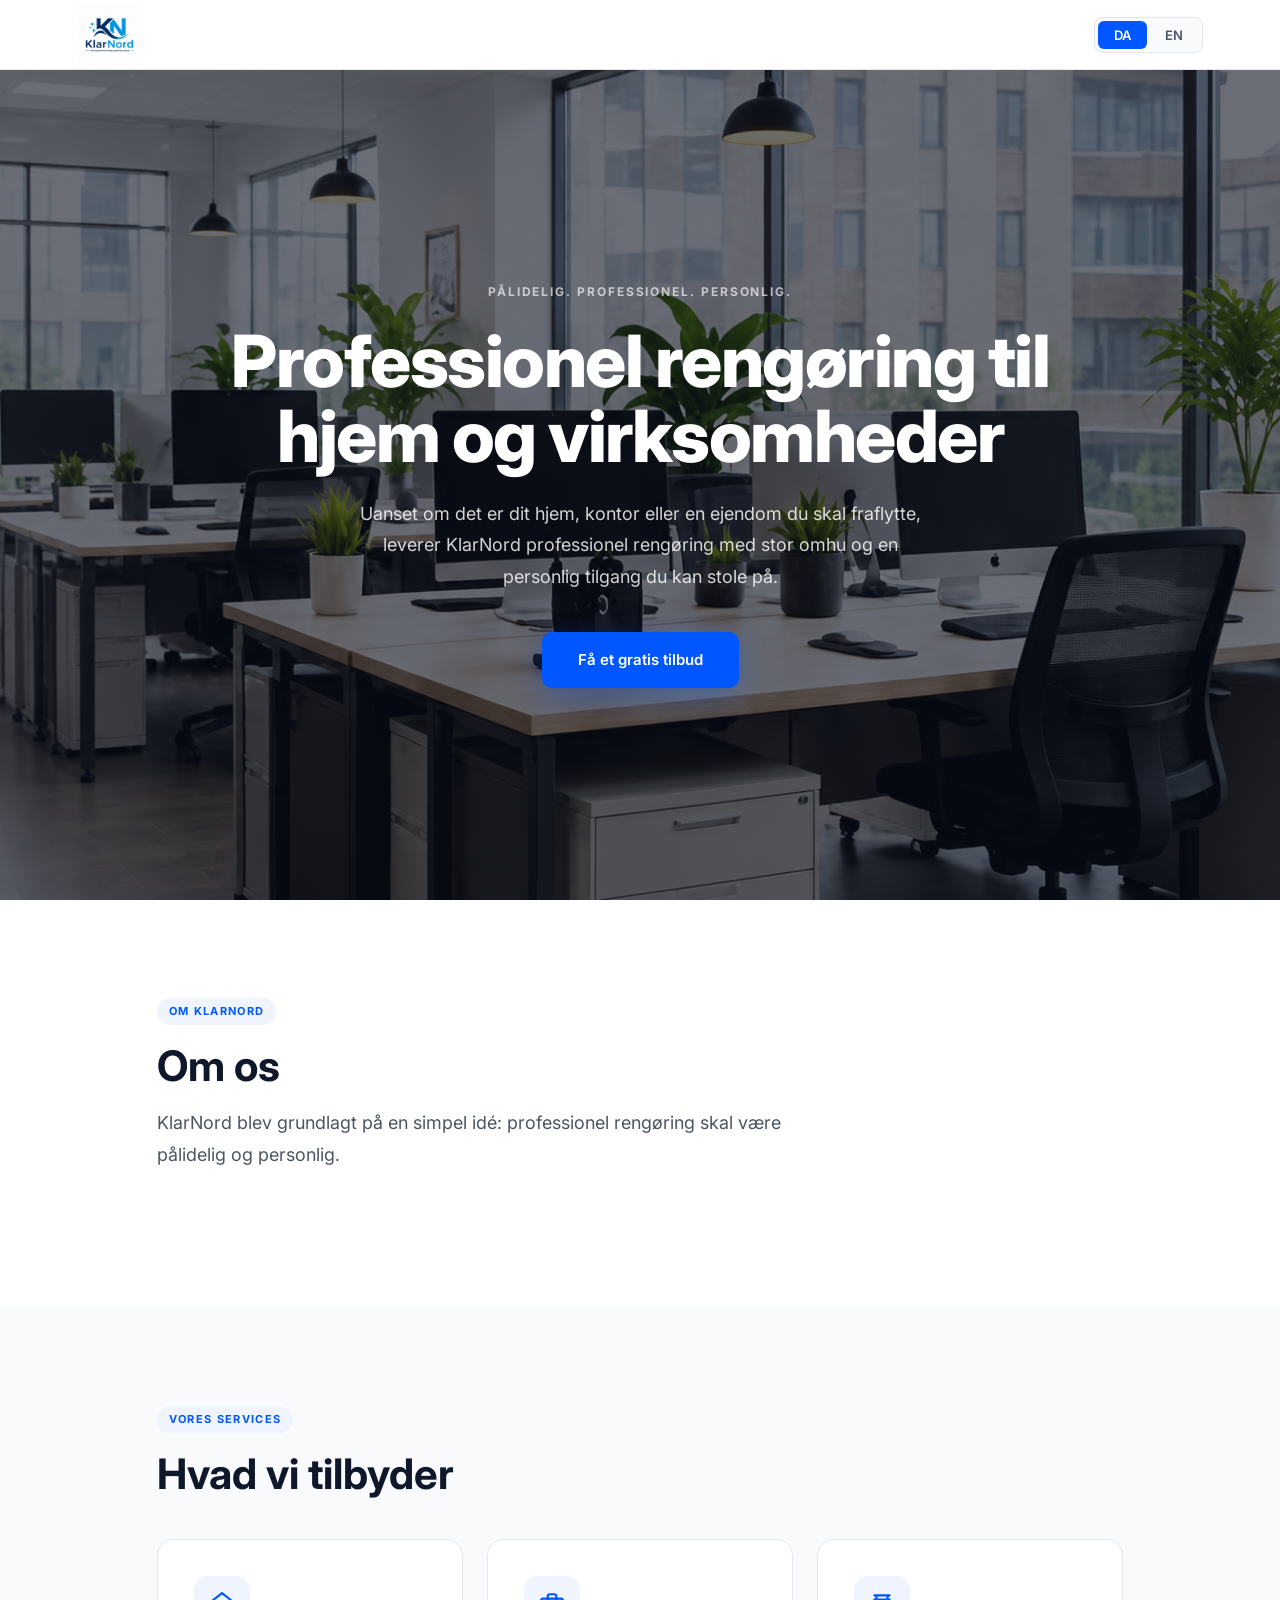
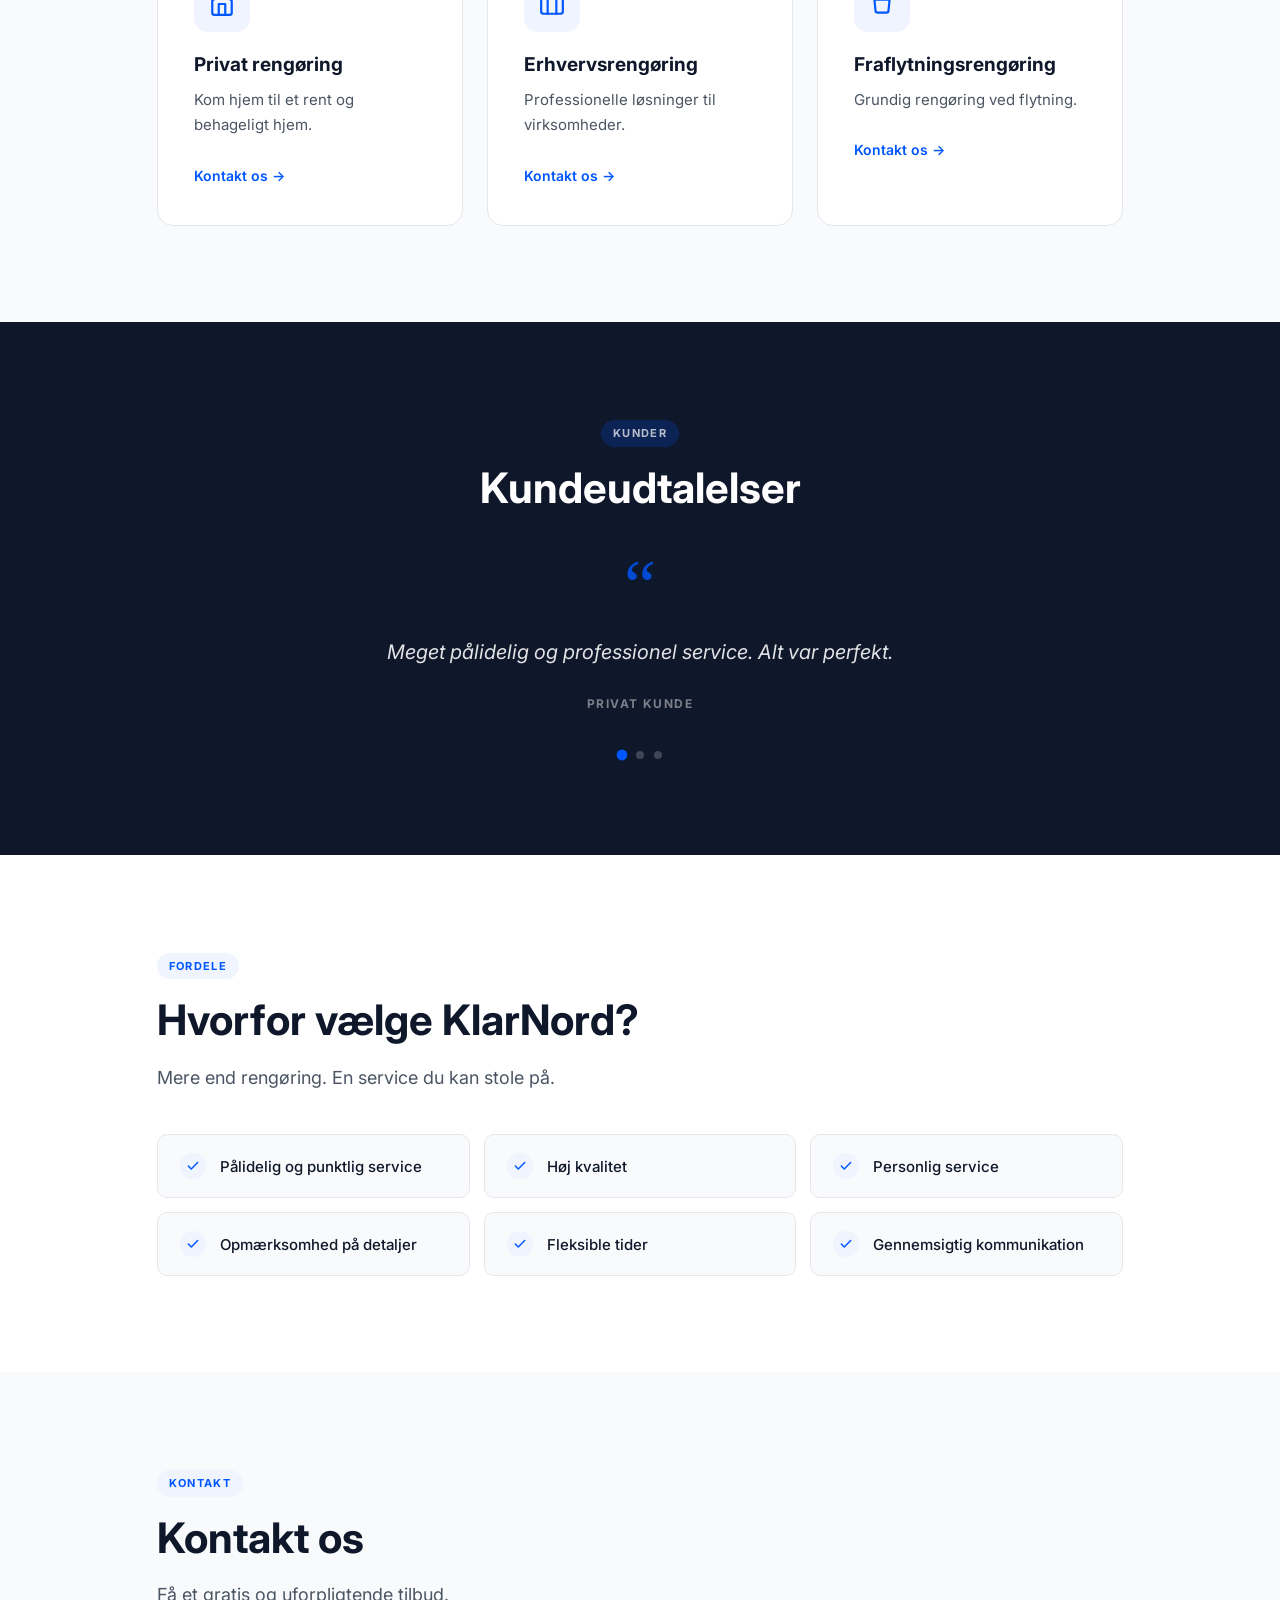
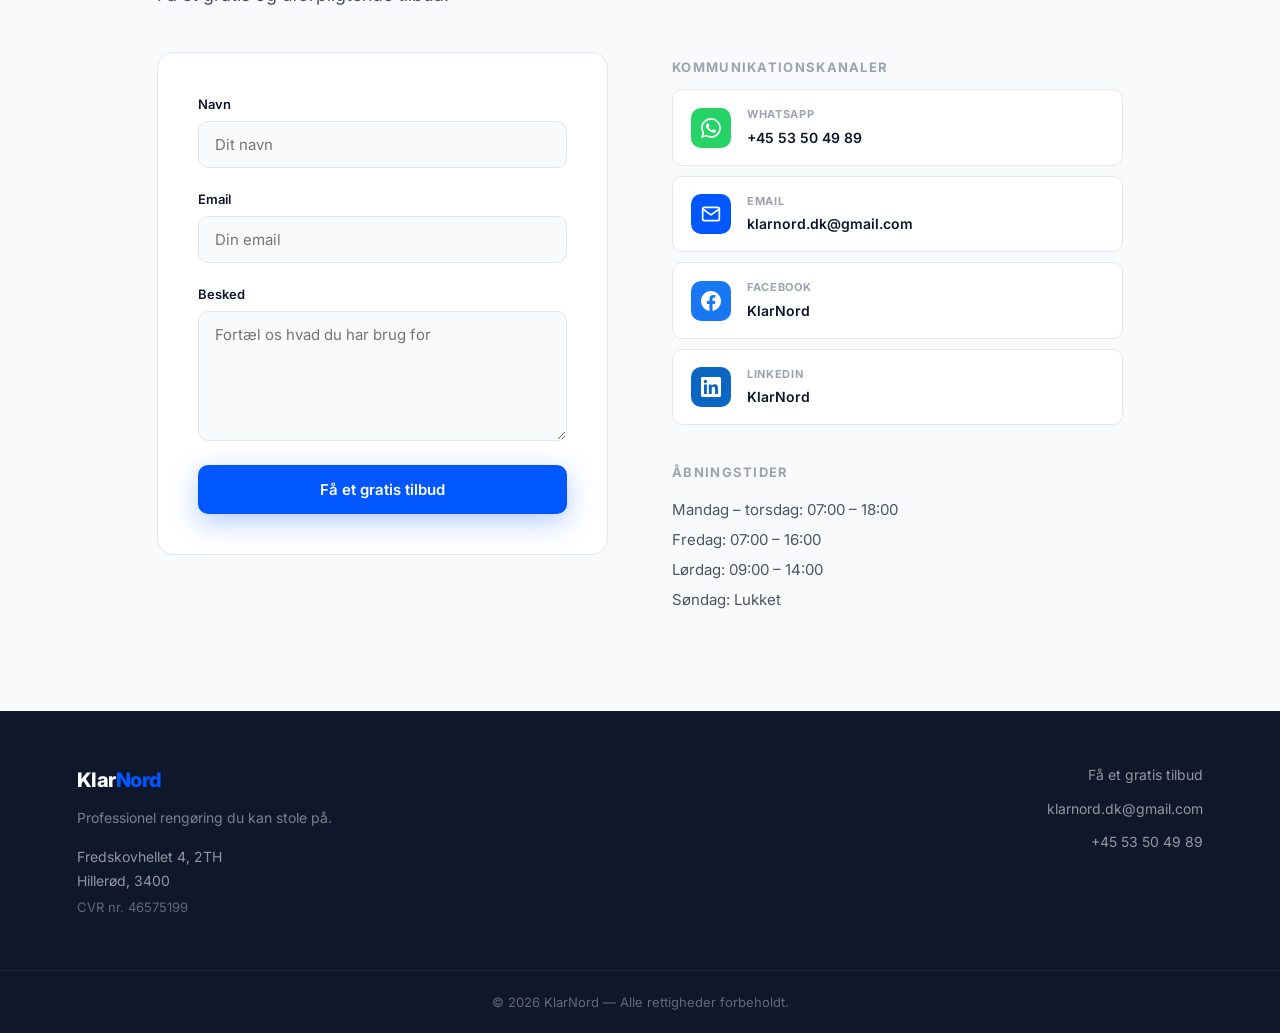
==== commit 6fd8aa10: "add address and CVR number to footer and JSON-LD Co-Authored-By: Claude Sonnet 4.6 <noreply@anthropi" ====
--- a/index.html
+++ b/index.html
@@ -3,12 +3,105 @@
 <head>
 <meta charset="UTF-8">
 <meta name="viewport" content="width=device-width, initial-scale=1">
-<title>KlarNord Cleaning</title>
-<meta name="description" content="KlarNord – professionel rengøring til hjem og virksomheder. Pålidelig, personlig og af høj kvalitet.">
+
+<!-- Primary meta -->
+<title>KlarNord – Professionel Rengøring til Hjem &amp; Virksomheder</title>
+<meta name="description" content="KlarNord tilbyder professionel rengøring til private hjem, kontorer og fraflytning i Danmark. Pålidelig, fleksibel og personlig service. Få et gratis tilbud i dag.">
+<meta name="robots" content="index, follow">
+<link rel="canonical" href="https://klarnord.com/">
+
+<!-- hreflang: bilingual site, same URL -->
+<link rel="alternate" hreflang="da" href="https://klarnord.com/">
+<link rel="alternate" hreflang="en" href="https://klarnord.com/">
+<link rel="alternate" hreflang="x-default" href="https://klarnord.com/">
+
+<!-- Open Graph -->
+<meta property="og:type" content="website">
+<meta property="og:site_name" content="KlarNord">
+<meta property="og:title" content="KlarNord – Professionel Rengøring til Hjem &amp; Virksomheder">
+<meta property="og:description" content="Pålidelig og personlig rengøringsservice til private og erhverv i Danmark. Kontakt os for et gratis tilbud.">
+<meta property="og:image" content="https://klarnord.com/hero-bg.png">
+<meta property="og:url" content="https://klarnord.com/">
+<meta property="og:locale" content="da_DK">
+<meta property="og:locale:alternate" content="en_US">
+
+<!-- Twitter / X card -->
+<meta name="twitter:card" content="summary_large_image">
+<meta name="twitter:title" content="KlarNord – Professionel Rengøring">
+<meta name="twitter:description" content="Pålidelig og personlig rengøringsservice til private og erhverv i Danmark.">
+<meta name="twitter:image" content="https://klarnord.com/hero-bg.png">
+
+<!-- Fonts -->
 <link rel="preconnect" href="https://fonts.googleapis.com">
 <link rel="preconnect" href="https://fonts.gstatic.com" crossorigin>
 <link href="https://fonts.googleapis.com/css2?family=Inter:wght@400;500;600;700;800&display=swap" rel="stylesheet">
 <link rel="stylesheet" href="style.css">
+
+<!-- Local business structured data -->
+<script type="application/ld+json">
+{
+  "@context": "https://schema.org",
+  "@type": "CleaningService",
+  "name": "KlarNord",
+  "description": "Professionel rengøring til private hjem, kontorer og fraflytning i Danmark.",
+  "url": "https://klarnord.com",
+  "telephone": "+4553504989",
+  "email": "klarnord.dk@gmail.com",
+  "address": {
+    "@type": "PostalAddress",
+    "streetAddress": "Fredskovhellet 4, 2TH",
+    "addressLocality": "Hillerød",
+    "postalCode": "3400",
+    "addressCountry": "DK"
+  },
+  "areaServed": {
+    "@type": "Country",
+    "name": "Denmark"
+  },
+  "openingHoursSpecification": [
+    {
+      "@type": "OpeningHoursSpecification",
+      "dayOfWeek": ["Monday","Tuesday","Wednesday","Thursday"],
+      "opens": "07:00",
+      "closes": "18:00"
+    },
+    {
+      "@type": "OpeningHoursSpecification",
+      "dayOfWeek": "Friday",
+      "opens": "07:00",
+      "closes": "16:00"
+    },
+    {
+      "@type": "OpeningHoursSpecification",
+      "dayOfWeek": "Saturday",
+      "opens": "09:00",
+      "closes": "14:00"
+    }
+  ],
+  "sameAs": [
+    "https://www.facebook.com/people/KlarNord/61591085524537/",
+    "https://www.linkedin.com/company/klarnord"
+  ],
+  "hasOfferCatalog": {
+    "@type": "OfferCatalog",
+    "name": "Rengøringsservices",
+    "itemListElement": [
+      {
+        "@type": "Offer",
+        "itemOffered": { "@type": "Service", "name": "Privat rengøring" }
+      },
+      {
+        "@type": "Offer",
+        "itemOffered": { "@type": "Service", "name": "Erhvervsrengøring" }
+      },
+      {
+        "@type": "Offer",
+        "itemOffered": { "@type": "Service", "name": "Fraflytningsrengøring" }
+      }
+    ]
+  }
+}
+</script>
 </head>
 <body>
 
@@ -240,6 +333,8 @@
     <div class="footer-brand">
       <a class="logo" href="/"><span class="logo-text">Klar<span class="logo-accent">Nord</span></span></a>
       <p data-i18n="footer_tagline"></p>
+      <p class="footer-address">Fredskovhellet 4, 2TH<br>Hillerød, 3400</p>
+      <p class="footer-cvr" data-i18n="footer_cvr"></p>
     </div>
     <div class="footer-links">
       <a href="#contact" data-i18n="cta"></a>
@@ -356,6 +451,7 @@
       "Mandag – torsdag: 07:00 – 18:00\nFredag: 07:00 – 16:00\nLørdag: 09:00 – 14:00\nSøndag: Lukket",
 
     footer_tagline: "Professionel rengøring du kan stole på.",
+    footer_cvr: "CVR nr. 46575199",
     footer_rights: "Alle rettigheder forbeholdt."
   },
 
@@ -428,6 +524,7 @@
       "Monday – Thursday: 07:00 – 18:00\nFriday: 07:00 – 16:00\nSaturday: 09:00 – 14:00\nSunday: Closed",
 
     footer_tagline: "Professional cleaning you can trust.",
+    footer_cvr: "CVR no. 46575199",
     footer_rights: "All rights reserved."
   }
 };
--- a/style.css
+++ b/style.css
@@ -658,6 +658,18 @@
   line-height: 1.6;
 }
 
+.footer-address {
+  margin-top: 16px !important;
+  color: rgba(255, 255, 255, 0.55) !important;
+  line-height: 1.7 !important;
+}
+
+.footer-cvr {
+  color: rgba(255, 255, 255, 0.35) !important;
+  font-size: 13px !important;
+  margin-top: 4px !important;
+}
+
 .footer-links {
   display: flex;
   flex-direction: column;
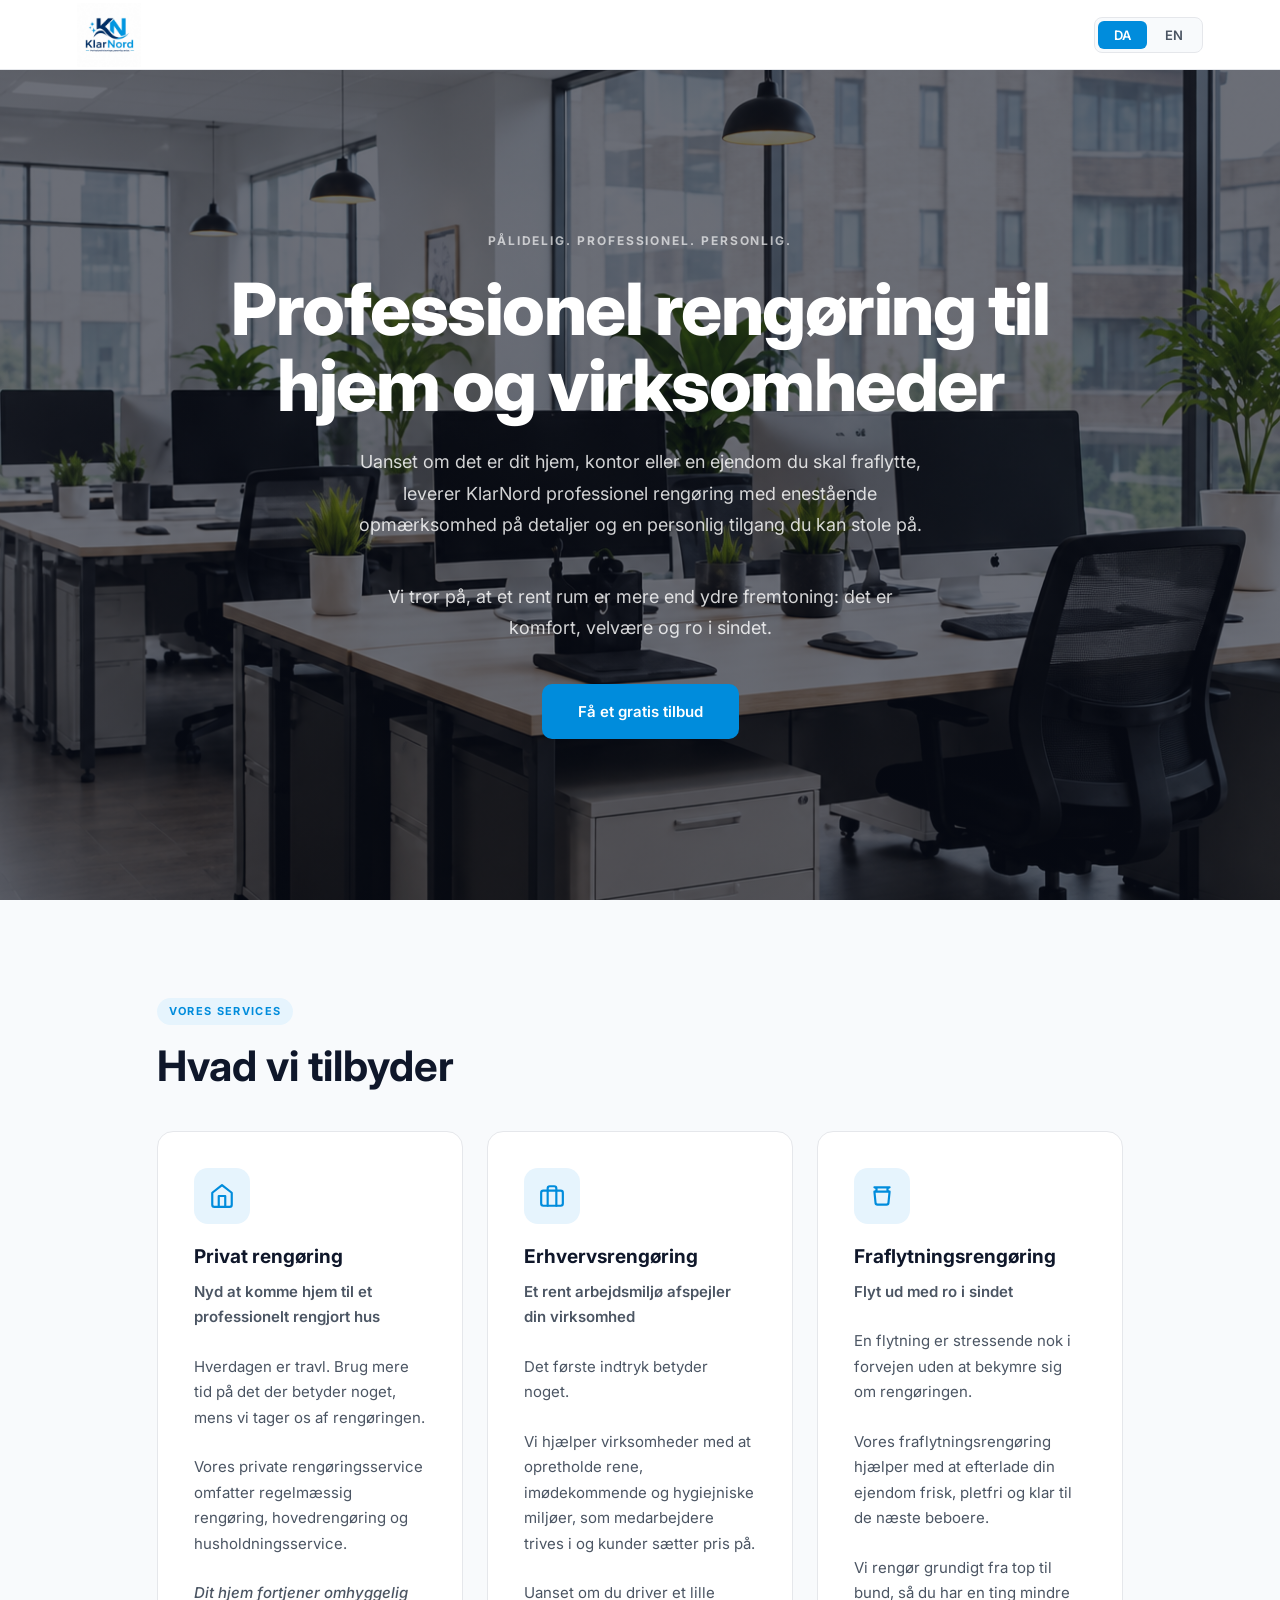
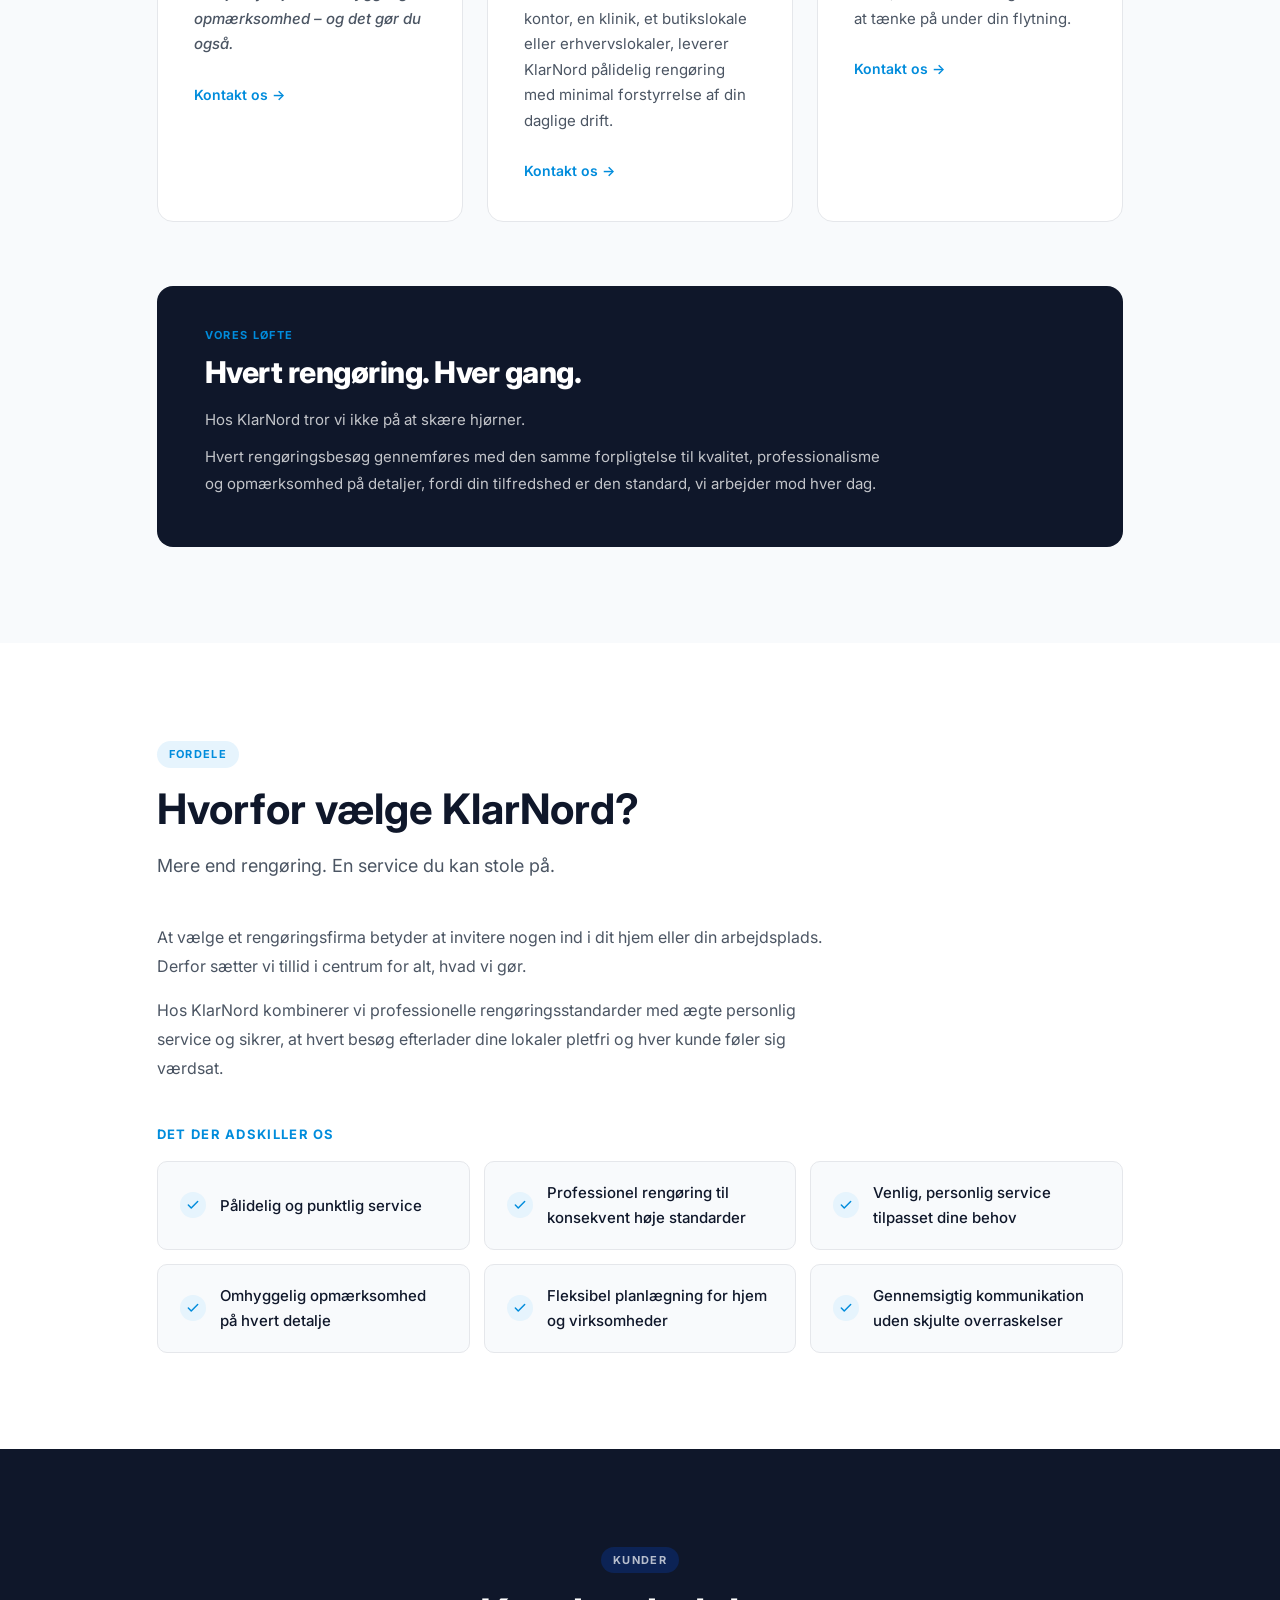
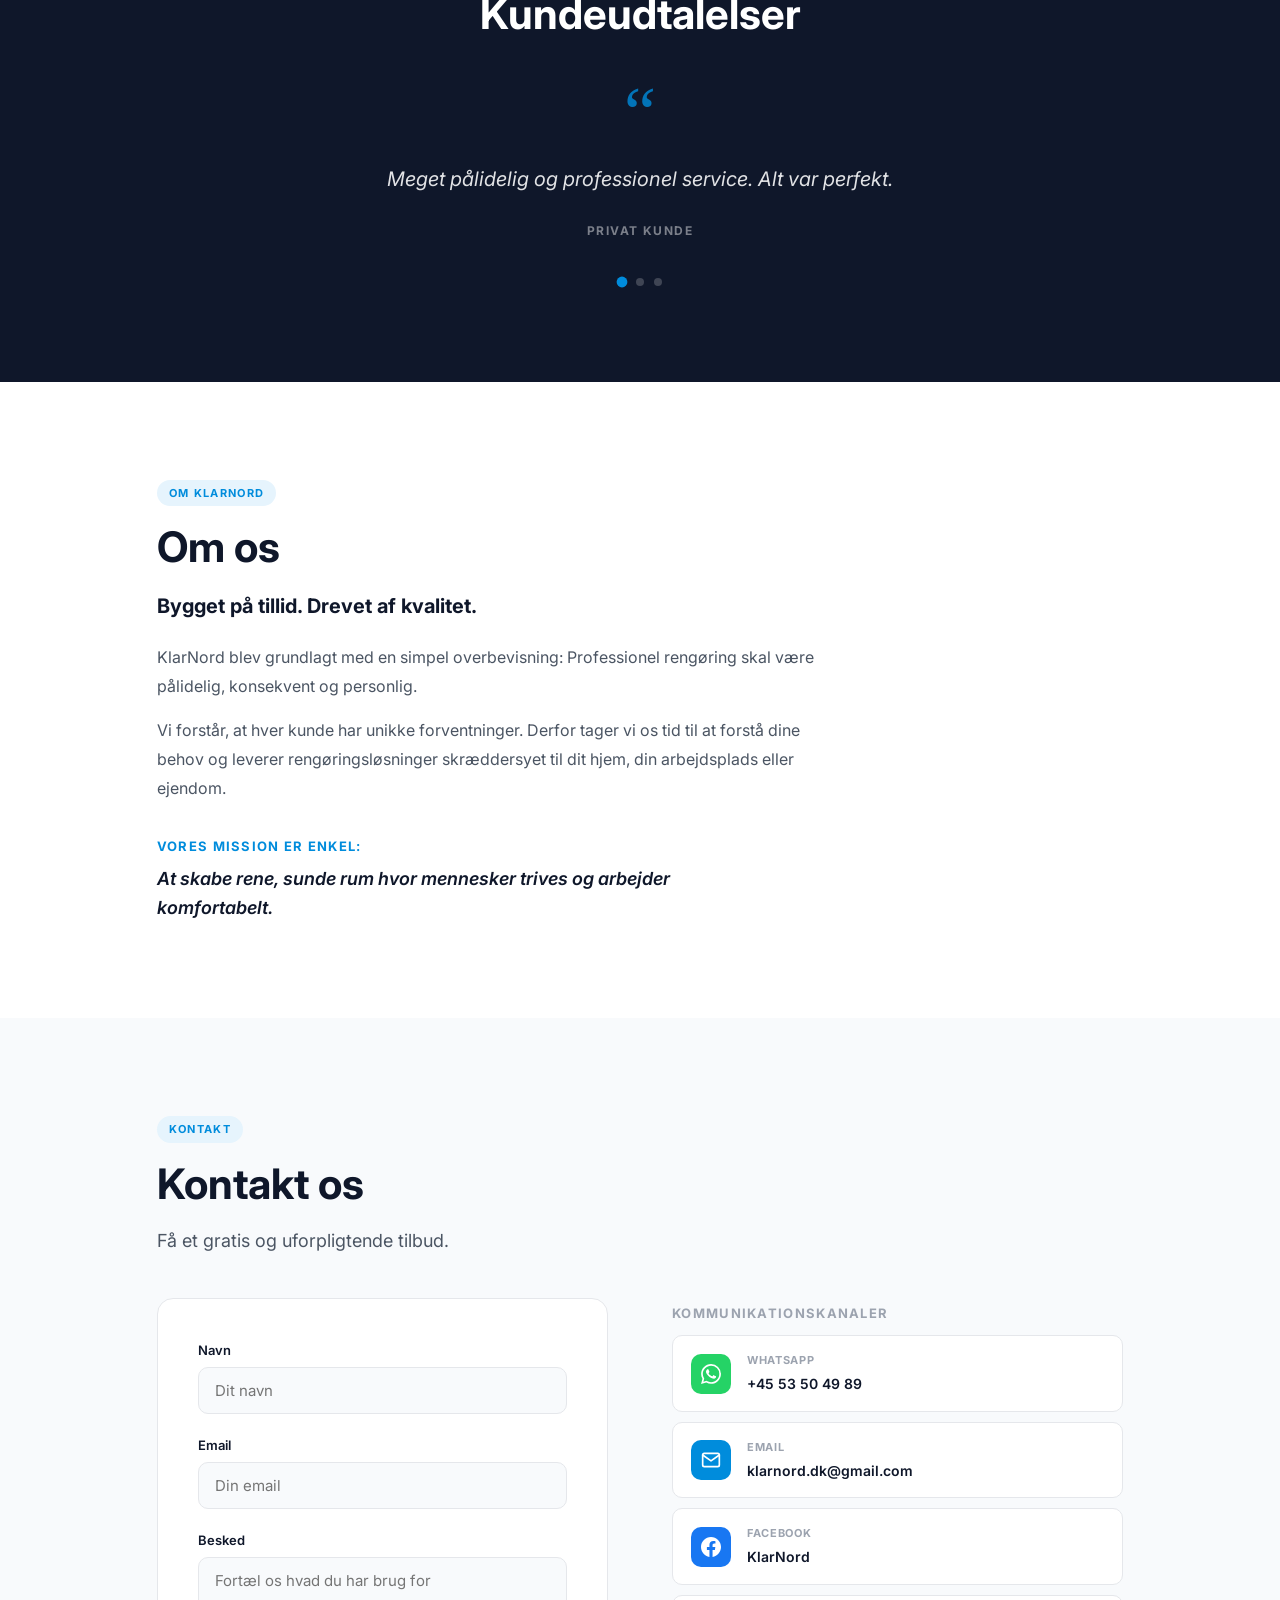
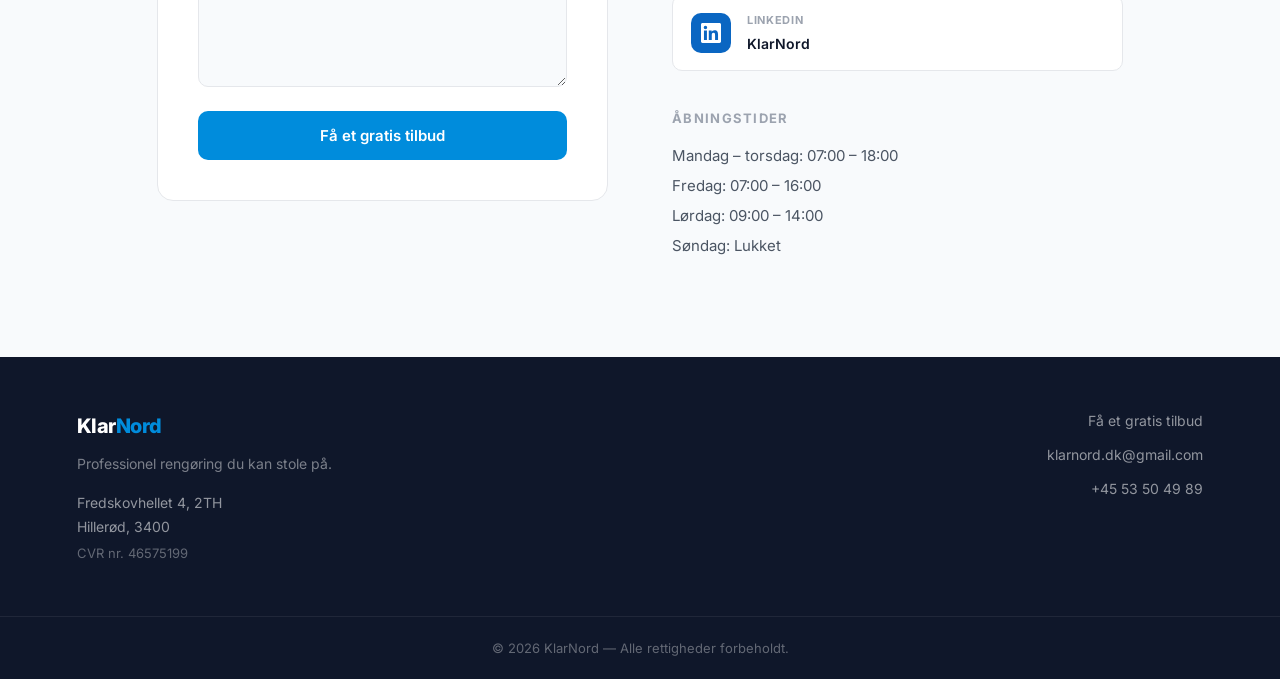
==== commit a6da02d3: "premium content and design update - Match brand blue (#008cdc) to actual logo color throughout - Rem" ====
--- a/index.html
+++ b/index.html
@@ -8,6 +8,8 @@
 <title>KlarNord – Professionel Rengøring til Hjem &amp; Virksomheder</title>
 <meta name="description" content="KlarNord tilbyder professionel rengøring til private hjem, kontorer og fraflytning i Danmark. Pålidelig, fleksibel og personlig service. Få et gratis tilbud i dag.">
 <meta name="robots" content="index, follow">
+<link rel="icon" type="image/jpeg" href="/logo.jpg">
+<link rel="apple-touch-icon" href="/logo.jpg">
 <link rel="canonical" href="https://klarnord.com/">
 
 <!-- hreflang: bilingual site, same URL -->
@@ -122,16 +124,8 @@
     <p class="hero-eyebrow" data-i18n="hero_sub"></p>
     <h1 data-i18n="hero_title"></h1>
     <p class="hero-body" data-i18n="hero_text"></p>
+    <p class="hero-body" data-i18n="hero_text_2"></p>
     <a href="#contact" class="btn" data-i18n="cta"></a>
-  </div>
-</section>
-
-<!-- ABOUT -->
-<section class="about fade-up">
-  <div class="section-inner">
-    <p class="section-label" data-i18n="about_label"></p>
-    <h2 data-i18n="about_title"></h2>
-    <p class="lead-text" data-i18n="about_text"></p>
   </div>
 </section>
 
@@ -151,7 +145,10 @@
           </svg>
         </div>
         <h3 data-i18n="services_res_title_1"></h3>
-        <p data-i18n="services_res_text_1"></p>
+        <p class="card-subtitle" data-i18n="services_res_subtitle_1"></p>
+        <p class="card-body" data-i18n="services_res_body_1a"></p>
+        <p class="card-body" data-i18n="services_res_body_1b"></p>
+        <p class="card-tagline" data-i18n="services_res_tagline_1"></p>
         <a href="#contact" class="card-link" data-i18n="card_cta"></a>
       </div>
 
@@ -163,7 +160,10 @@
           </svg>
         </div>
         <h3 data-i18n="services_res_title_2"></h3>
-        <p data-i18n="services_res_text_2"></p>
+        <p class="card-subtitle" data-i18n="services_res_subtitle_2"></p>
+        <p class="card-body" data-i18n="services_res_body_2a"></p>
+        <p class="card-body" data-i18n="services_res_body_2b"></p>
+        <p class="card-body" data-i18n="services_res_body_2c"></p>
         <a href="#contact" class="card-link" data-i18n="card_cta"></a>
       </div>
 
@@ -174,47 +174,23 @@
           </svg>
         </div>
         <h3 data-i18n="services_res_title_3"></h3>
-        <p data-i18n="services_res_text_3"></p>
+        <p class="card-subtitle" data-i18n="services_res_subtitle_3"></p>
+        <p class="card-body" data-i18n="services_res_body_3a"></p>
+        <p class="card-body" data-i18n="services_res_body_3b"></p>
+        <p class="card-body" data-i18n="services_res_body_3c"></p>
         <a href="#contact" class="card-link" data-i18n="card_cta"></a>
       </div>
 
     </div>
-  </div>
-</section>
-
-<!-- TESTIMONIALS -->
-<section class="testimonials">
-  <div class="section-inner">
-    <p class="section-label" data-i18n="testimonials_label"></p>
-    <h2 data-i18n="testimonials_title"></h2>
-
-    <div class="testimonial-slider">
-
-      <div class="testimonial active">
-        <span class="quote-icon">&ldquo;</span>
-        <p data-i18n="testimonial_1"></p>
-        <span class="testimonial-role" data-i18n="testimonial_role_1"></span>
-      </div>
-
-      <div class="testimonial">
-        <span class="quote-icon">&ldquo;</span>
-        <p data-i18n="testimonial_2"></p>
-        <span class="testimonial-role" data-i18n="testimonial_role_2"></span>
-      </div>
-
-      <div class="testimonial">
-        <span class="quote-icon">&ldquo;</span>
-        <p data-i18n="testimonial_3"></p>
-        <span class="testimonial-role" data-i18n="testimonial_role_3"></span>
-      </div>
-
-    </div>
-
-    <div class="dots">
-      <button class="dot active" onclick="showTestimonial(0)" aria-label="Testimonial 1"></button>
-      <button class="dot" onclick="showTestimonial(1)" aria-label="Testimonial 2"></button>
-      <button class="dot" onclick="showTestimonial(2)" aria-label="Testimonial 3"></button>
-    </div>
+
+    <!-- OUR PROMISE -->
+    <div class="promise-block fade-up">
+      <p class="promise-label" data-i18n="promise_label"></p>
+      <h3 class="promise-title" data-i18n="promise_title"></h3>
+      <p class="promise-body" data-i18n="promise_body_1"></p>
+      <p class="promise-body" data-i18n="promise_body_2"></p>
+    </div>
+
   </div>
 </section>
 
@@ -224,6 +200,9 @@
     <p class="section-label" data-i18n="why_label"></p>
     <h2 data-i18n="why_title"></h2>
     <p class="lead-text" data-i18n="why_sub"></p>
+    <p class="why-body" data-i18n="why_body_1"></p>
+    <p class="why-body" data-i18n="why_body_2"></p>
+    <p class="why-sets-apart" data-i18n="why_sets_apart"></p>
 
     <div class="why-grid fade-up">
       <div class="why-item" data-i18n="why_1"></div>
@@ -233,6 +212,55 @@
       <div class="why-item" data-i18n="why_5"></div>
       <div class="why-item" data-i18n="why_6"></div>
     </div>
+  </div>
+</section>
+
+<!-- TESTIMONIALS -->
+<section class="testimonials">
+  <div class="section-inner">
+    <p class="section-label" data-i18n="testimonials_label"></p>
+    <h2 data-i18n="testimonials_title"></h2>
+
+    <div class="testimonial-slider">
+
+      <div class="testimonial active">
+        <span class="quote-icon">&ldquo;</span>
+        <p data-i18n="testimonial_1"></p>
+        <span class="testimonial-role" data-i18n="testimonial_role_1"></span>
+      </div>
+
+      <div class="testimonial">
+        <span class="quote-icon">&ldquo;</span>
+        <p data-i18n="testimonial_2"></p>
+        <span class="testimonial-role" data-i18n="testimonial_role_2"></span>
+      </div>
+
+      <div class="testimonial">
+        <span class="quote-icon">&ldquo;</span>
+        <p data-i18n="testimonial_3"></p>
+        <span class="testimonial-role" data-i18n="testimonial_role_3"></span>
+      </div>
+
+    </div>
+
+    <div class="dots">
+      <button class="dot active" onclick="showTestimonial(0)" aria-label="Testimonial 1"></button>
+      <button class="dot" onclick="showTestimonial(1)" aria-label="Testimonial 2"></button>
+      <button class="dot" onclick="showTestimonial(2)" aria-label="Testimonial 3"></button>
+    </div>
+  </div>
+</section>
+
+<!-- ABOUT -->
+<section class="about fade-up">
+  <div class="section-inner">
+    <p class="section-label" data-i18n="about_label"></p>
+    <h2 data-i18n="about_title"></h2>
+    <p class="about-subtitle" data-i18n="about_subtitle"></p>
+    <p class="about-body" data-i18n="about_text"></p>
+    <p class="about-body" data-i18n="about_text_2"></p>
+    <p class="about-mission-lead" data-i18n="about_mission_lead"></p>
+    <p class="about-mission" data-i18n="about_mission"></p>
   </div>
 </section>
 
@@ -386,7 +414,9 @@
     hero_title: "Professionel rengøring til hjem og virksomheder",
     hero_sub: "Pålidelig. Professionel. Personlig.",
     hero_text:
-      "Uanset om det er dit hjem, kontor eller en ejendom du skal fraflytte, leverer KlarNord professionel rengøring med stor omhu og en personlig tilgang du kan stole på.",
+      "Uanset om det er dit hjem, kontor eller en ejendom du skal fraflytte, leverer KlarNord professionel rengøring med enestående opmærksomhed på detaljer og en personlig tilgang du kan stole på.",
+    hero_text_2:
+      "Vi tror på, at et rent rum er mere end ydre fremtoning: det er komfort, velvære og ro i sindet.",
 
     cta: "Få et gratis tilbud",
 
@@ -396,20 +426,40 @@
 
     about_label: "Om KlarNord",
     about_title: "Om os",
+    about_subtitle: "Bygget på tillid. Drevet af kvalitet.",
     about_text:
-      "KlarNord blev grundlagt på en simpel idé: professionel rengøring skal være pålidelig og personlig.",
+      "KlarNord blev grundlagt med en simpel overbevisning: Professionel rengøring skal være pålidelig, konsekvent og personlig.",
+    about_text_2:
+      "Vi forstår, at hver kunde har unikke forventninger. Derfor tager vi os tid til at forstå dine behov og leverer rengøringsløsninger skræddersyet til dit hjem, din arbejdsplads eller ejendom.",
+    about_mission_lead: "Vores mission er enkel:",
+    about_mission:
+      "At skabe rene, sunde rum hvor mennesker trives og arbejder komfortabelt.",
 
     services_label: "Vores services",
     services_title: "Hvad vi tilbyder",
 
     services_res_title_1: "Privat rengøring",
-    services_res_text_1: "Kom hjem til et rent og behageligt hjem.",
+    services_res_subtitle_1: "Nyd at komme hjem til et professionelt rengjort hus",
+    services_res_body_1a: "Hverdagen er travl. Brug mere tid på det der betyder noget, mens vi tager os af rengøringen.",
+    services_res_body_1b: "Vores private rengøringsservice omfatter regelmæssig rengøring, hovedrengøring og husholdningsservice.",
+    services_res_tagline_1: "Dit hjem fortjener omhyggelig opmærksomhed – og det gør du også.",
 
     services_res_title_2: "Erhvervsrengøring",
-    services_res_text_2: "Professionelle løsninger til virksomheder.",
+    services_res_subtitle_2: "Et rent arbejdsmiljø afspejler din virksomhed",
+    services_res_body_2a: "Det første indtryk betyder noget.",
+    services_res_body_2b: "Vi hjælper virksomheder med at opretholde rene, imødekommende og hygiejniske miljøer, som medarbejdere trives i og kunder sætter pris på.",
+    services_res_body_2c: "Uanset om du driver et lille kontor, en klinik, et butikslokale eller erhvervslokaler, leverer KlarNord pålidelig rengøring med minimal forstyrrelse af din daglige drift.",
 
     services_res_title_3: "Fraflytningsrengøring",
-    services_res_text_3: "Grundig rengøring ved flytning.",
+    services_res_subtitle_3: "Flyt ud med ro i sindet",
+    services_res_body_3a: "En flytning er stressende nok i forvejen uden at bekymre sig om rengøringen.",
+    services_res_body_3b: "Vores fraflytningsrengøring hjælper med at efterlade din ejendom frisk, pletfri og klar til de næste beboere.",
+    services_res_body_3c: "Vi rengør grundigt fra top til bund, så du har en ting mindre at tænke på under din flytning.",
+
+    promise_label: "Vores løfte",
+    promise_title: "Hvert rengøring. Hver gang.",
+    promise_body_1: "Hos KlarNord tror vi ikke på at skære hjørner.",
+    promise_body_2: "Hvert rengøringsbesøg gennemføres med den samme forpligtelse til kvalitet, professionalisme og opmærksomhed på detaljer, fordi din tilfredshed er den standard, vi arbejder mod hver dag.",
 
     card_cta: "Kontakt os",
 
@@ -425,13 +475,16 @@
     why_label: "Fordele",
     why_title: "Hvorfor vælge KlarNord?",
     why_sub: "Mere end rengøring. En service du kan stole på.",
+    why_body_1: "At vælge et rengøringsfirma betyder at invitere nogen ind i dit hjem eller din arbejdsplads. Derfor sætter vi tillid i centrum for alt, hvad vi gør.",
+    why_body_2: "Hos KlarNord kombinerer vi professionelle rengøringsstandarder med ægte personlig service og sikrer, at hvert besøg efterlader dine lokaler pletfri og hver kunde føler sig værdsat.",
+    why_sets_apart: "Det der adskiller os",
 
     why_1: "Pålidelig og punktlig service",
-    why_2: "Høj kvalitet",
-    why_3: "Personlig service",
-    why_4: "Opmærksomhed på detaljer",
-    why_5: "Fleksible tider",
-    why_6: "Gennemsigtig kommunikation",
+    why_2: "Professionel rengøring til konsekvent høje standarder",
+    why_3: "Venlig, personlig service tilpasset dine behov",
+    why_4: "Omhyggelig opmærksomhed på hvert detalje",
+    why_5: "Fleksibel planlægning for hjem og virksomheder",
+    why_6: "Gennemsigtig kommunikation uden skjulte overraskelser",
 
     contact_label: "Kontakt",
     contact_title: "Kontakt os",
@@ -459,7 +512,9 @@
     hero_title: "Professional Cleaning for Homes & Businesses",
     hero_sub: "Reliable. Professional. Personal.",
     hero_text:
-      "Whether it's your home, office, or property you're preparing to move out of, KlarNord delivers professional cleaning services with exceptional attention to detail.",
+      "Whether it's your home, office, or property you're preparing to move out of, KlarNord delivers professional cleaning services with exceptional attention to detail and a personal approach you can rely on.",
+    hero_text_2:
+      "We believe a clean space is more than appearance: it's comfort, wellbeing, and peace of mind.",
 
     cta: "Get a Free Quote",
 
@@ -469,20 +524,40 @@
 
     about_label: "About KlarNord",
     about_title: "About Us",
+    about_subtitle: "Built on Trust. Driven by Quality.",
     about_text:
-      "KlarNord was founded on a simple belief: professional cleaning should be reliable and personal.",
+      "KlarNord was founded with a simple belief: Professional cleaning should be reliable, consistent, and personal.",
+    about_text_2:
+      "We understand that every customer has unique expectations. That's why we take the time to understand your needs and provide cleaning solutions tailored to your home, workplace, or property.",
+    about_mission_lead: "Our mission is simple:",
+    about_mission:
+      "To create clean, healthy spaces where people feel comfortable living and working.",
 
     services_label: "Our Services",
     services_title: "What We Offer",
 
     services_res_title_1: "Residential Cleaning",
-    services_res_text_1: "Come home to a clean and comfortable space.",
+    services_res_subtitle_1: "Enjoy Coming Home to a Professionally Cleaned House",
+    services_res_body_1a: "Life is busy. Spend more time doing what matters while we take care of the cleaning.",
+    services_res_body_1b: "Our residential cleaning services include regular cleaning, deep cleaning, and housekeeping.",
+    services_res_tagline_1: "Your home deserves careful attention and so do you.",
 
     services_res_title_2: "Commercial Cleaning",
-    services_res_text_2: "Professional cleaning for businesses.",
+    services_res_subtitle_2: "A Clean Workplace Reflects Your Business",
+    services_res_body_2a: "First impressions matter.",
+    services_res_body_2b: "We help businesses maintain clean, welcoming, and hygienic environments that employees enjoy working in and customers appreciate visiting.",
+    services_res_body_2c: "Whether you operate a small office, clinic, retail space, or commercial premises, KlarNord delivers dependable cleaning with minimal disruption to your daily operations.",
 
     services_res_title_3: "Move-Out Cleaning",
-    services_res_text_3: "Deep cleaning for stress-free moving.",
+    services_res_subtitle_3: "Move Out with Confidence",
+    services_res_body_3a: "Moving is stressful enough without worrying about the cleaning.",
+    services_res_body_3b: "Our move-out cleaning service helps leave your property fresh, spotless, and ready for its next occupants.",
+    services_res_body_3c: "We clean thoroughly from top to bottom, giving you one less thing to think about during your move.",
+
+    promise_label: "Our Promise",
+    promise_title: "Every Clean. Every Time.",
+    promise_body_1: "At KlarNord, we don't believe in cutting corners.",
+    promise_body_2: "Every cleaning visit is completed with the same commitment to quality, professionalism, and attention to detail, because your satisfaction is the standard we work towards every day.",
 
     card_cta: "Contact us",
 
@@ -498,13 +573,16 @@
     why_label: "Benefits",
     why_title: "Why Choose KlarNord?",
     why_sub: "More Than Cleaning. A Service You Can Trust.",
+    why_body_1: "Choosing a cleaning company means inviting someone into your home or workplace. That's why we place trust at the heart of everything we do.",
+    why_body_2: "At KlarNord, we combine professional cleaning standards with genuine personal service, ensuring every visit leaves your space spotless and every customer feeling valued.",
+    why_sets_apart: "What sets us apart",
 
     why_1: "Reliable and punctual service",
-    why_2: "High-quality standards",
-    why_3: "Friendly, personal service",
-    why_4: "Attention to detail",
-    why_5: "Flexible scheduling",
-    why_6: "Transparent communication",
+    why_2: "Professional cleaning to consistently high standards",
+    why_3: "Friendly, personal service tailored to your needs",
+    why_4: "Careful attention to every detail",
+    why_5: "Flexible scheduling for homes and businesses",
+    why_6: "Transparent communication with no hidden surprises",
 
     contact_label: "Contact",
     contact_title: "Get In Touch",
--- a/style.css
+++ b/style.css
@@ -2,9 +2,9 @@
    DESIGN TOKENS
 ========================================== */
 :root {
-  --blue: #0057ff;
-  --blue-hover: #0046d5;
-  --blue-light: #eff4ff;
+  --blue: #008cdc;
+  --blue-hover: #0078bb;
+  --blue-light: #e6f4fd;
   --dark: #0f172a;
   --text: #4b5563;
   --text-muted: #9ca3af;
@@ -15,7 +15,7 @@
   --radius-sm: 10px;
   --shadow-sm: 0 2px 8px rgba(15,23,42,0.06);
   --shadow: 0 8px 32px rgba(15,23,42,0.10);
-  --shadow-blue: 0 8px 28px rgba(0,87,255,0.30);
+  --shadow-blue: 0 8px 28px rgba(0,140,220,0.30);
   --transition: 0.2s ease;
 }
 
@@ -206,14 +206,13 @@
   border: none;
   cursor: pointer;
   transition: background var(--transition), transform var(--transition), box-shadow var(--transition);
-  box-shadow: var(--shadow-blue);
   white-space: nowrap;
 }
 
 .btn:hover {
   background: var(--blue-hover);
   transform: translateY(-2px);
-  box-shadow: 0 12px 36px rgba(0,87,255,0.40);
+  box-shadow: var(--shadow);
 }
 
 /* ==========================================
@@ -272,6 +271,40 @@
   background: var(--bg);
 }
 
+.about-subtitle {
+  font-size: 20px;
+  font-weight: 700;
+  color: var(--dark);
+  margin-bottom: 20px;
+}
+
+.about-body {
+  font-size: 16px;
+  color: var(--text);
+  max-width: 680px;
+  line-height: 1.8;
+  margin-bottom: 16px;
+}
+
+.about-mission-lead {
+  font-size: 13px;
+  font-weight: 700;
+  text-transform: uppercase;
+  letter-spacing: 0.10em;
+  color: var(--blue);
+  margin-top: 32px;
+  margin-bottom: 8px;
+}
+
+.about-mission {
+  font-size: 18px;
+  font-weight: 600;
+  color: var(--dark);
+  max-width: 600px;
+  line-height: 1.6;
+  font-style: italic;
+}
+
 /* ==========================================
    SERVICES
 ========================================== */
@@ -324,6 +357,61 @@
   font-size: 15px;
   margin-bottom: 24px;
   line-height: 1.7;
+}
+
+.card-subtitle {
+  font-size: 14px;
+  font-weight: 600;
+  color: var(--blue);
+  margin-bottom: 12px;
+}
+
+.card-body {
+  font-size: 14px;
+  color: var(--text);
+  line-height: 1.7;
+  margin-bottom: 10px;
+}
+
+.card-tagline {
+  font-size: 14px;
+  font-style: italic;
+  font-weight: 500;
+  color: var(--dark);
+  margin-bottom: 16px;
+}
+
+.promise-block {
+  margin-top: 64px;
+  padding: 40px 48px;
+  background: var(--dark);
+  border-radius: var(--radius);
+  color: white;
+}
+
+.promise-label {
+  font-size: 11px;
+  font-weight: 700;
+  letter-spacing: 0.12em;
+  text-transform: uppercase;
+  color: var(--blue);
+  margin-bottom: 10px;
+}
+
+.promise-title {
+  font-size: clamp(22px, 3vw, 30px);
+  font-weight: 800;
+  color: white;
+  margin-bottom: 16px;
+  letter-spacing: -0.5px;
+}
+
+.promise-body {
+  font-size: 15px;
+  color: rgba(255,255,255,0.75);
+  line-height: 1.8;
+  max-width: 680px;
+  margin-bottom: 10px;
 }
 
 .card-link {
@@ -440,6 +528,24 @@
   background: var(--bg);
 }
 
+.why-body {
+  font-size: 16px;
+  color: var(--text);
+  max-width: 680px;
+  line-height: 1.8;
+  margin-bottom: 16px;
+}
+
+.why-sets-apart {
+  font-size: 13px;
+  font-weight: 700;
+  text-transform: uppercase;
+  letter-spacing: 0.10em;
+  color: var(--blue);
+  margin-top: 40px;
+  margin-bottom: 16px;
+}
+
 .why-grid {
   display: grid;
   grid-template-columns: repeat(auto-fit, minmax(280px, 1fr));
@@ -472,7 +578,7 @@
   height: 26px;
   min-width: 26px;
   background: var(--blue-light)
-    url("data:image/svg+xml,%3Csvg xmlns='http://www.w3.org/2000/svg' viewBox='0 0 24 24' fill='none' stroke='%230057ff' stroke-width='2.5' stroke-linecap='round' stroke-linejoin='round'%3E%3Cpolyline points='20 6 9 17 4 12'%3E%3C/polyline%3E%3C/svg%3E")
+    url("data:image/svg+xml,%3Csvg xmlns='http://www.w3.org/2000/svg' viewBox='0 0 24 24' fill='none' stroke='%23008cdc' stroke-width='2.5' stroke-linecap='round' stroke-linejoin='round'%3E%3Cpolyline points='20 6 9 17 4 12'%3E%3C/polyline%3E%3C/svg%3E")
     center / 14px no-repeat;
   border-radius: 50%;
 }
@@ -529,7 +635,7 @@
 
 input:focus, textarea:focus {
   border-color: var(--blue);
-  box-shadow: 0 0 0 3px rgba(0, 87, 255, 0.10);
+  box-shadow: 0 0 0 3px rgba(0, 140, 220, 0.12);
   background: var(--bg);
 }
 
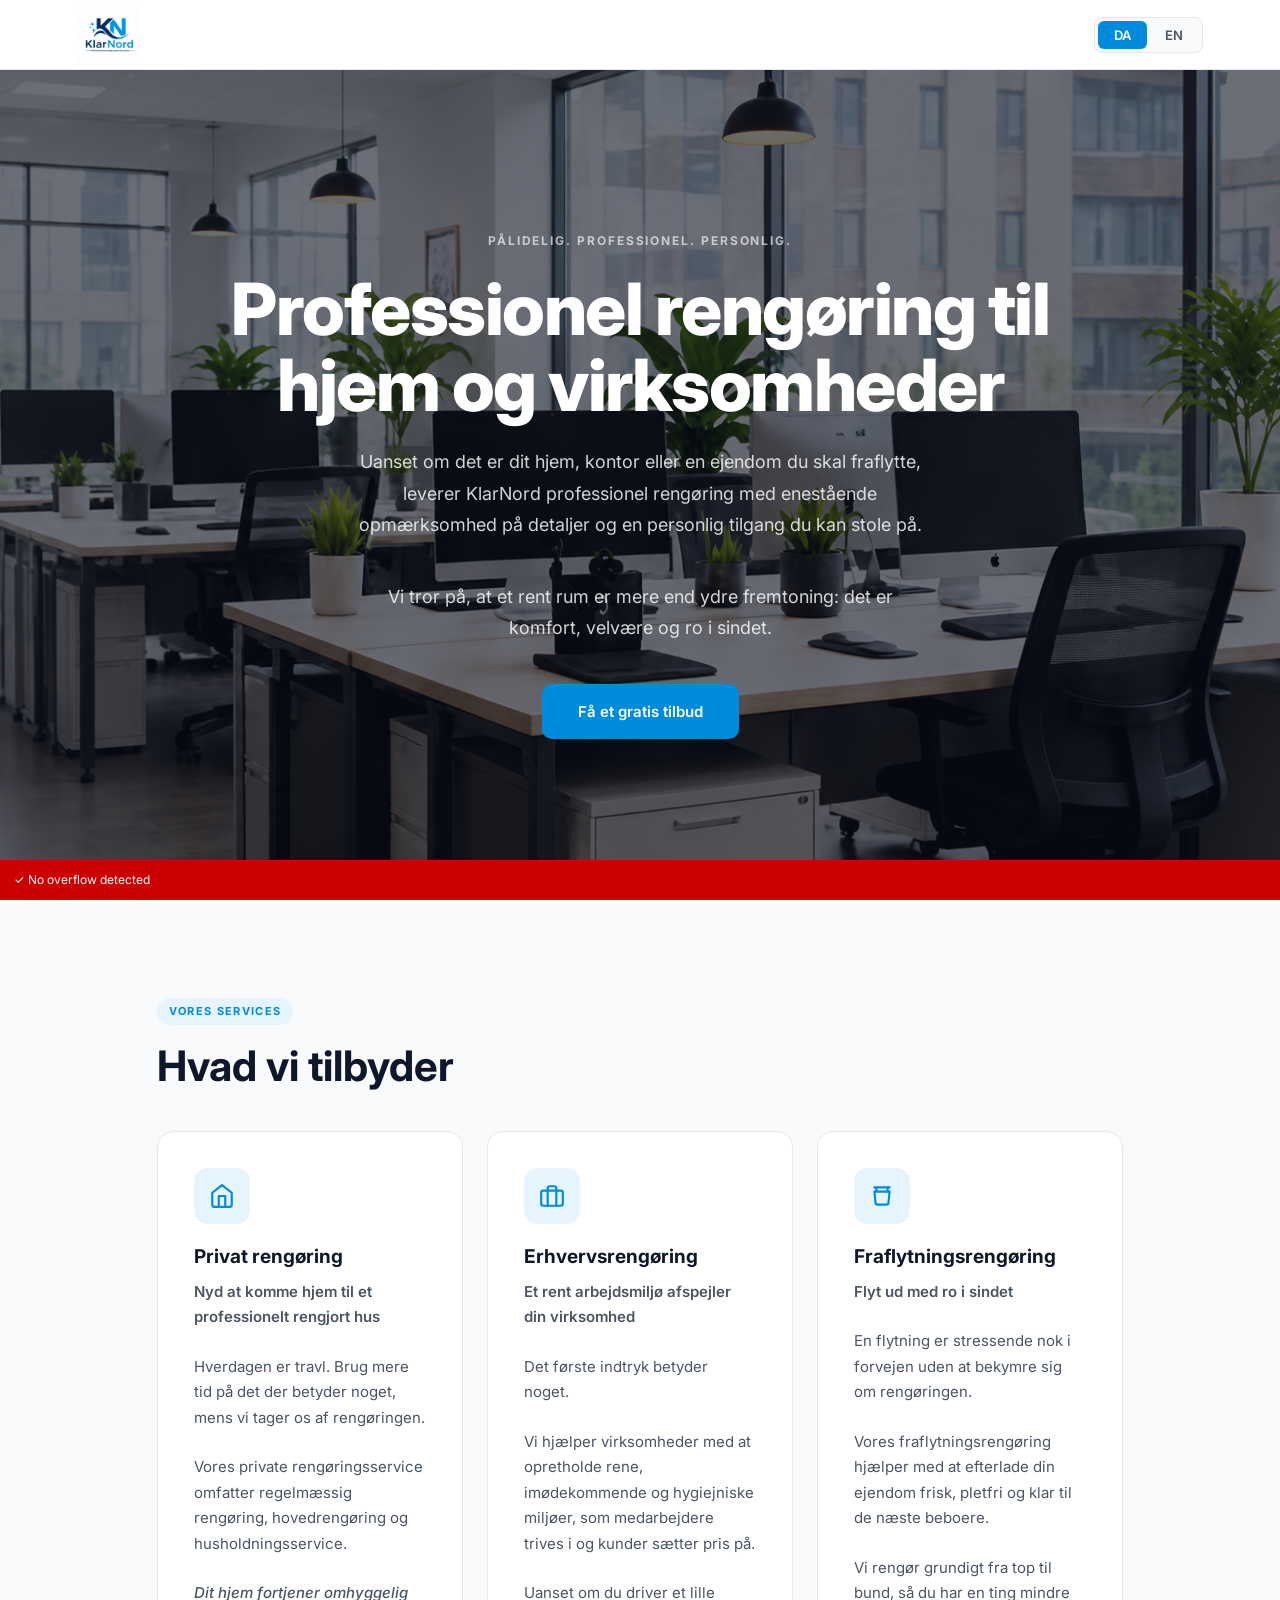
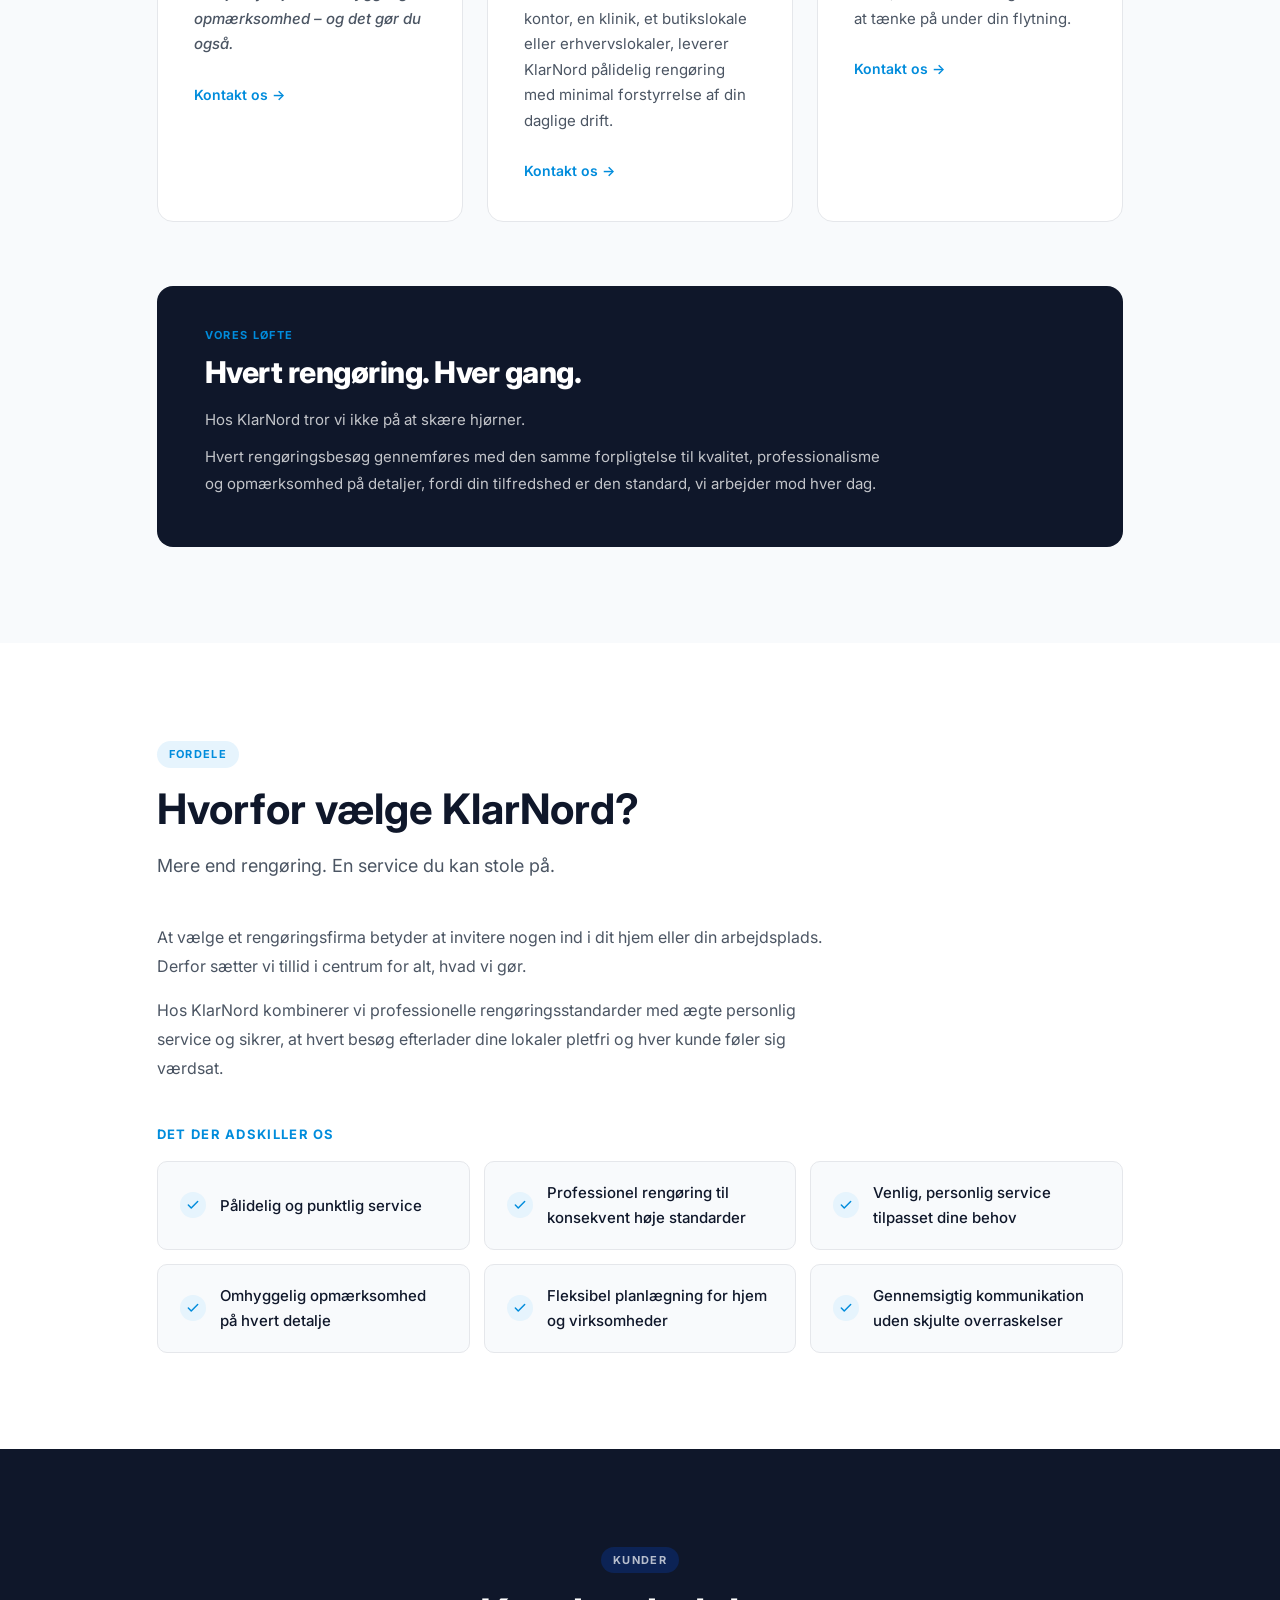
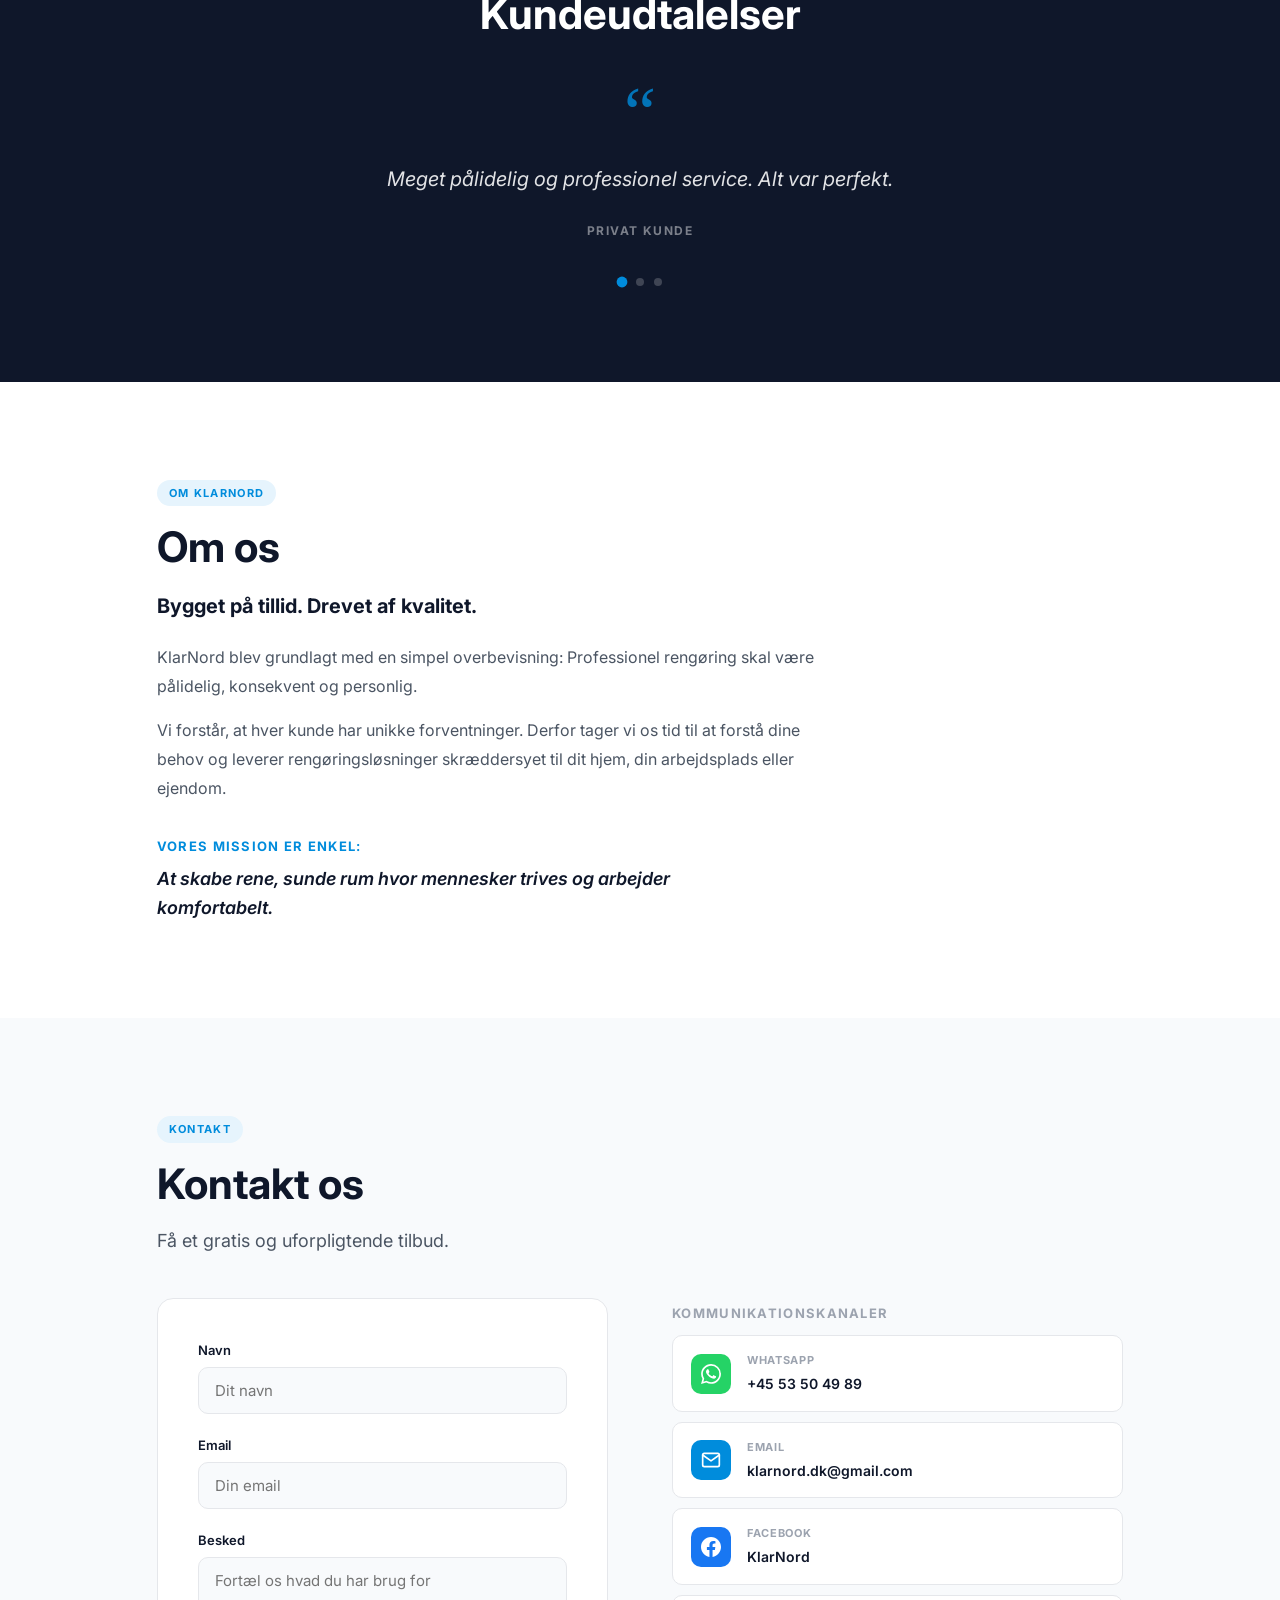
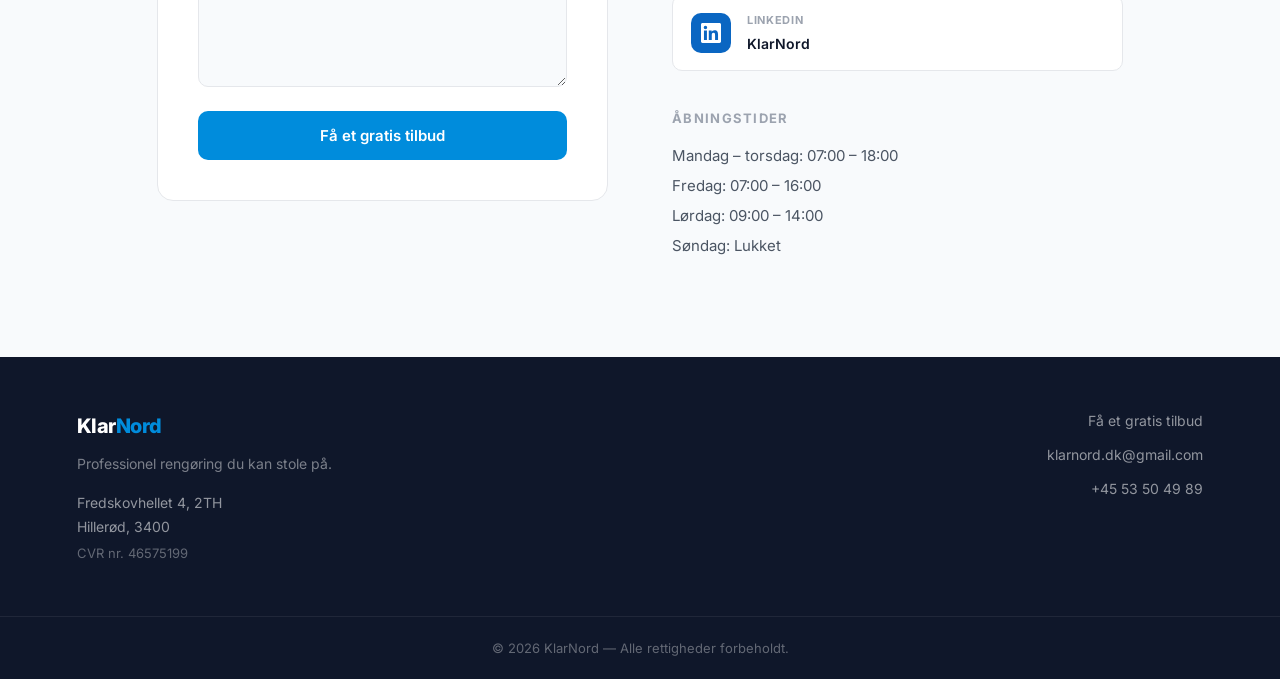
==== commit 1cccc223: "revert why-grid override and add temp overflow diagnostic Co-Authored-By: Claude Sonnet 4.6 <noreply" ====
--- a/index.html
+++ b/index.html
@@ -390,10 +390,35 @@
   testimonialIndex = i;
 }
 
-setInterval(() => {
-  testimonialIndex = (testimonialIndex + 1) % testimonials.length;
-  showTestimonial(testimonialIndex);
-}, 6000);
+let autoplay = setInterval(advance, 6000);
+
+function advance() {
+  showTestimonial((testimonialIndex + 1) % testimonials.length);
+}
+
+function resetAutoplay() {
+  clearInterval(autoplay);
+  autoplay = setInterval(advance, 6000);
+}
+
+// Touch swipe
+const slider = document.querySelector(".testimonial-slider");
+let touchStartX = 0;
+
+slider.addEventListener("touchstart", e => {
+  touchStartX = e.changedTouches[0].clientX;
+  clearInterval(autoplay);
+}, { passive: true });
+
+slider.addEventListener("touchend", e => {
+  const delta = touchStartX - e.changedTouches[0].clientX;
+  if (Math.abs(delta) > 50) {
+    showTestimonial(delta > 0
+      ? (testimonialIndex + 1) % testimonials.length
+      : (testimonialIndex - 1 + testimonials.length) % testimonials.length);
+  }
+  resetAutoplay();
+}, { passive: true });
 
 // Scroll fade-in animations
 const observer = new IntersectionObserver((entries) => {
@@ -630,6 +655,22 @@
 document.addEventListener("DOMContentLoaded", () => {
   setLang(localStorage.getItem("lang") || "da");
 });
+
+// TEMP DIAGNOSTIC
+window.addEventListener("load", () => {
+  const vw = document.documentElement.clientWidth;
+  const found = [];
+  document.querySelectorAll("*").forEach(el => {
+    const r = el.getBoundingClientRect();
+    if (r.right > vw + 1) {
+      found.push((el.className || el.tagName) + " → " + Math.round(r.right) + "px (viewport " + vw + "px)");
+    }
+  });
+  const box = document.createElement("div");
+  box.style.cssText = "position:fixed;bottom:0;left:0;right:0;background:#c00;color:#fff;font-size:12px;padding:10px 14px;z-index:99999;white-space:pre-line;max-height:50vh;overflow-y:auto;";
+  box.textContent = found.length ? found.join("\n") : "✓ No overflow detected";
+  document.body.appendChild(box);
+});
 </script>
 
 </body>
--- a/style.css
+++ b/style.css
@@ -30,6 +30,7 @@
 
 html {
   scroll-behavior: smooth;
+  overflow-x: clip;
 }
 
 body {
@@ -454,20 +455,19 @@
 .testimonial-slider {
   max-width: 720px;
   margin: 48px auto 0;
+  display: grid;
 }
 
 .testimonial {
-  display: none;
+  grid-area: 1 / 1;
+  opacity: 0;
+  visibility: hidden;
+  transition: opacity 0.4s ease;
 }
 
 .testimonial.active {
-  display: block;
-  animation: slideIn 0.4s ease;
-}
-
-@keyframes slideIn {
-  from { opacity: 0; transform: translateY(12px); }
-  to   { opacity: 1; transform: translateY(0); }
+  opacity: 1;
+  visibility: visible;
 }
 
 .quote-icon {
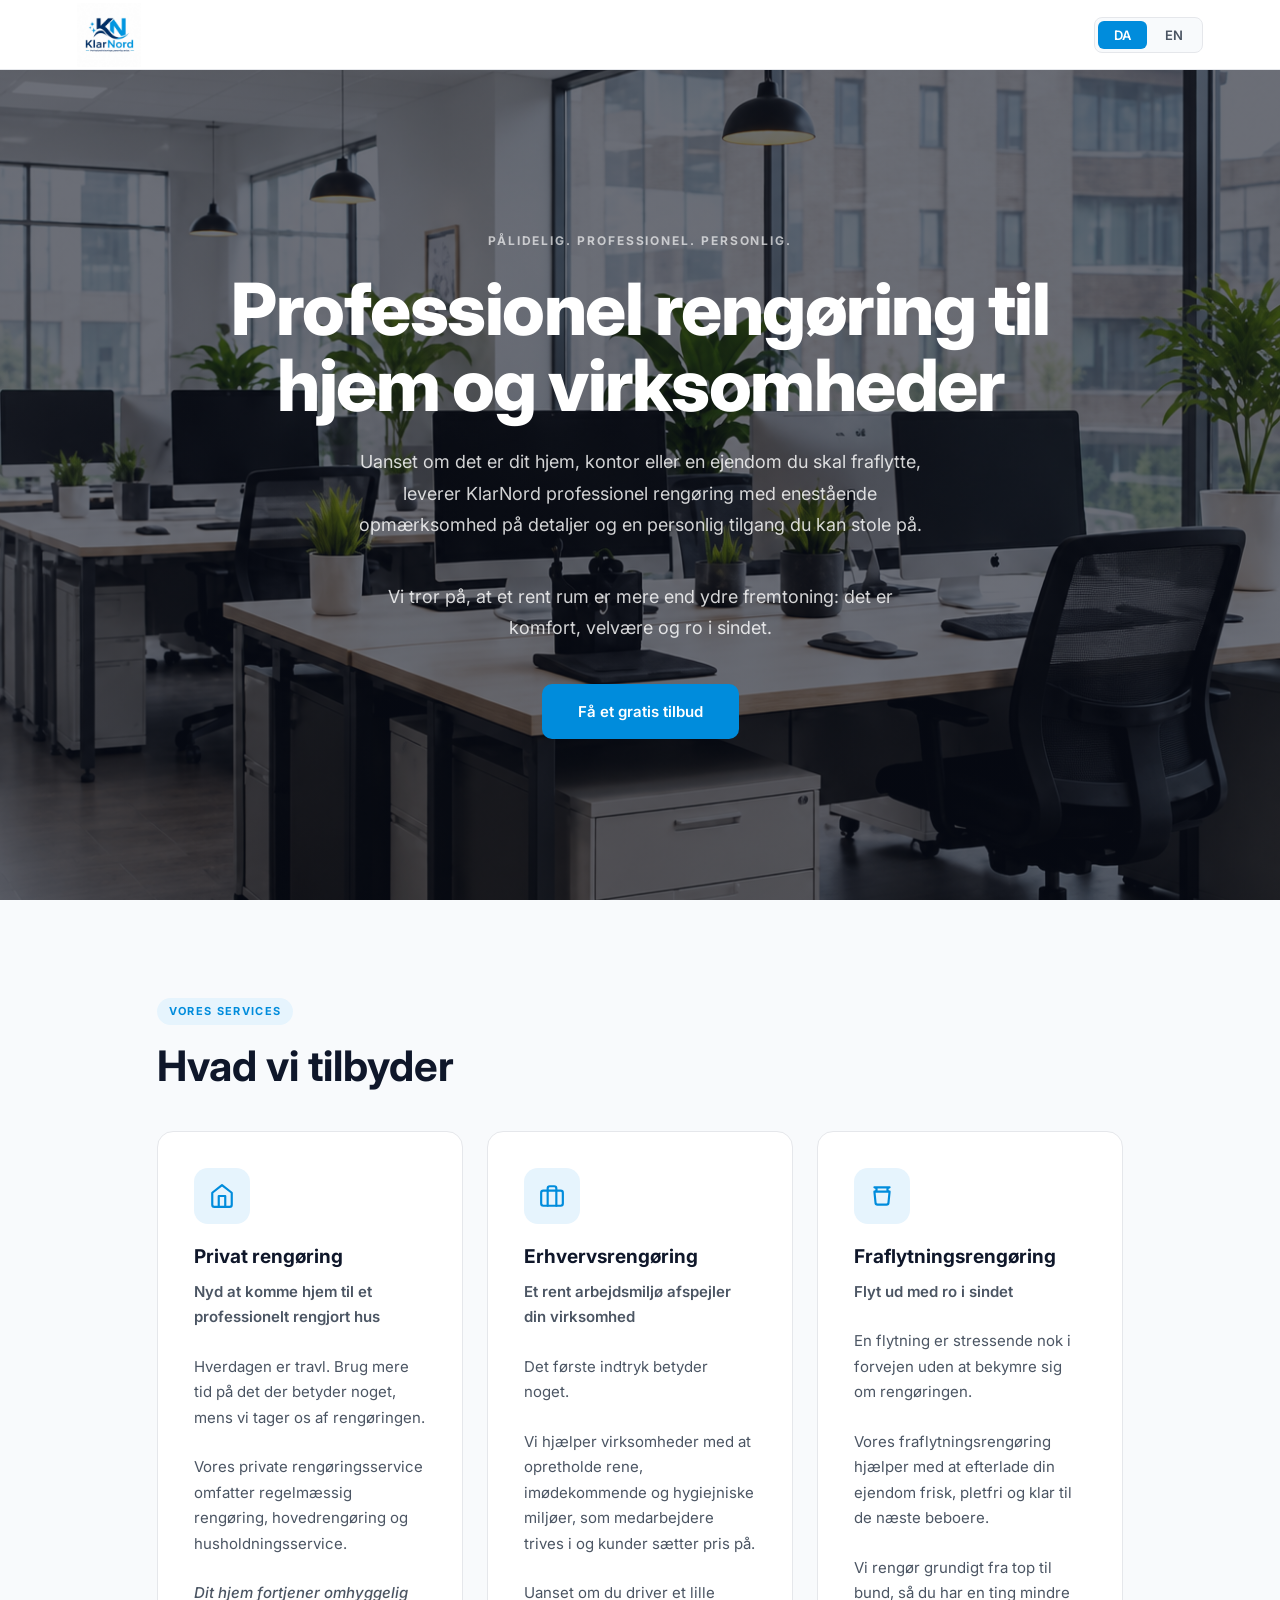
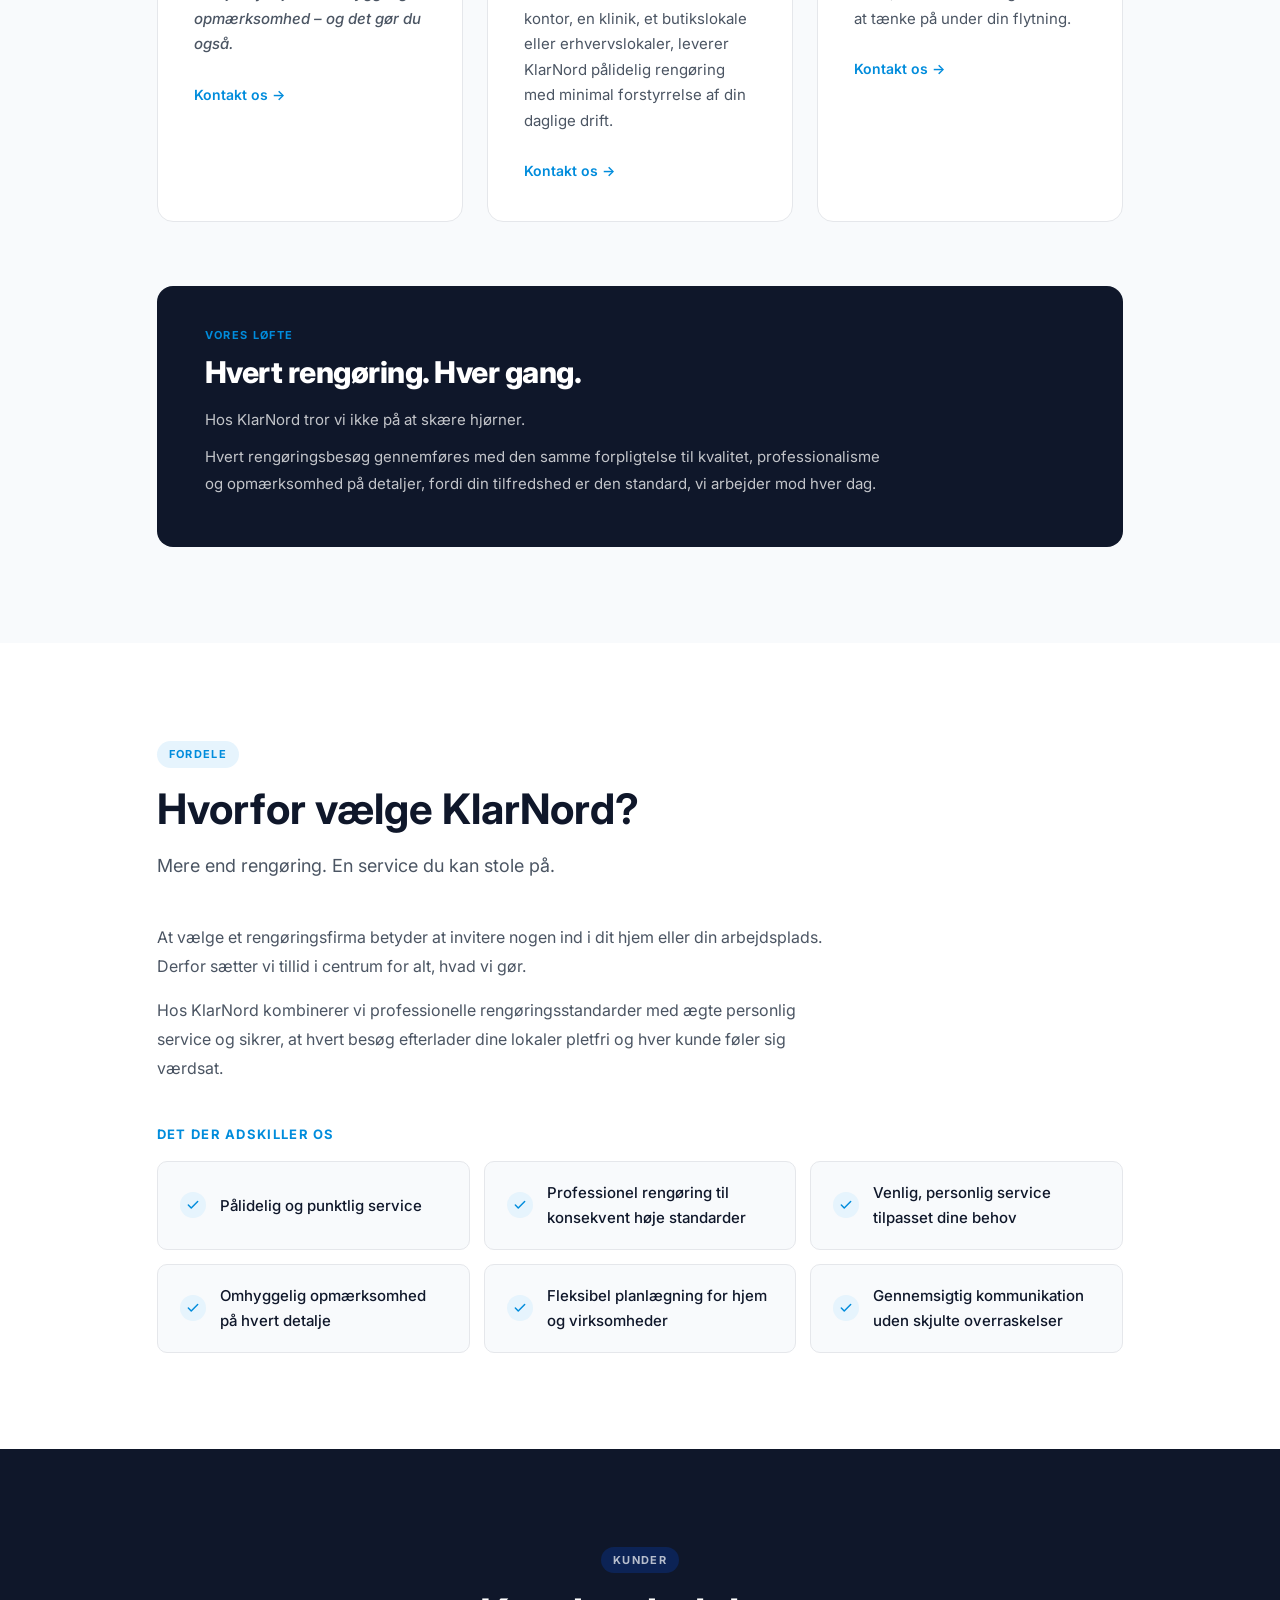
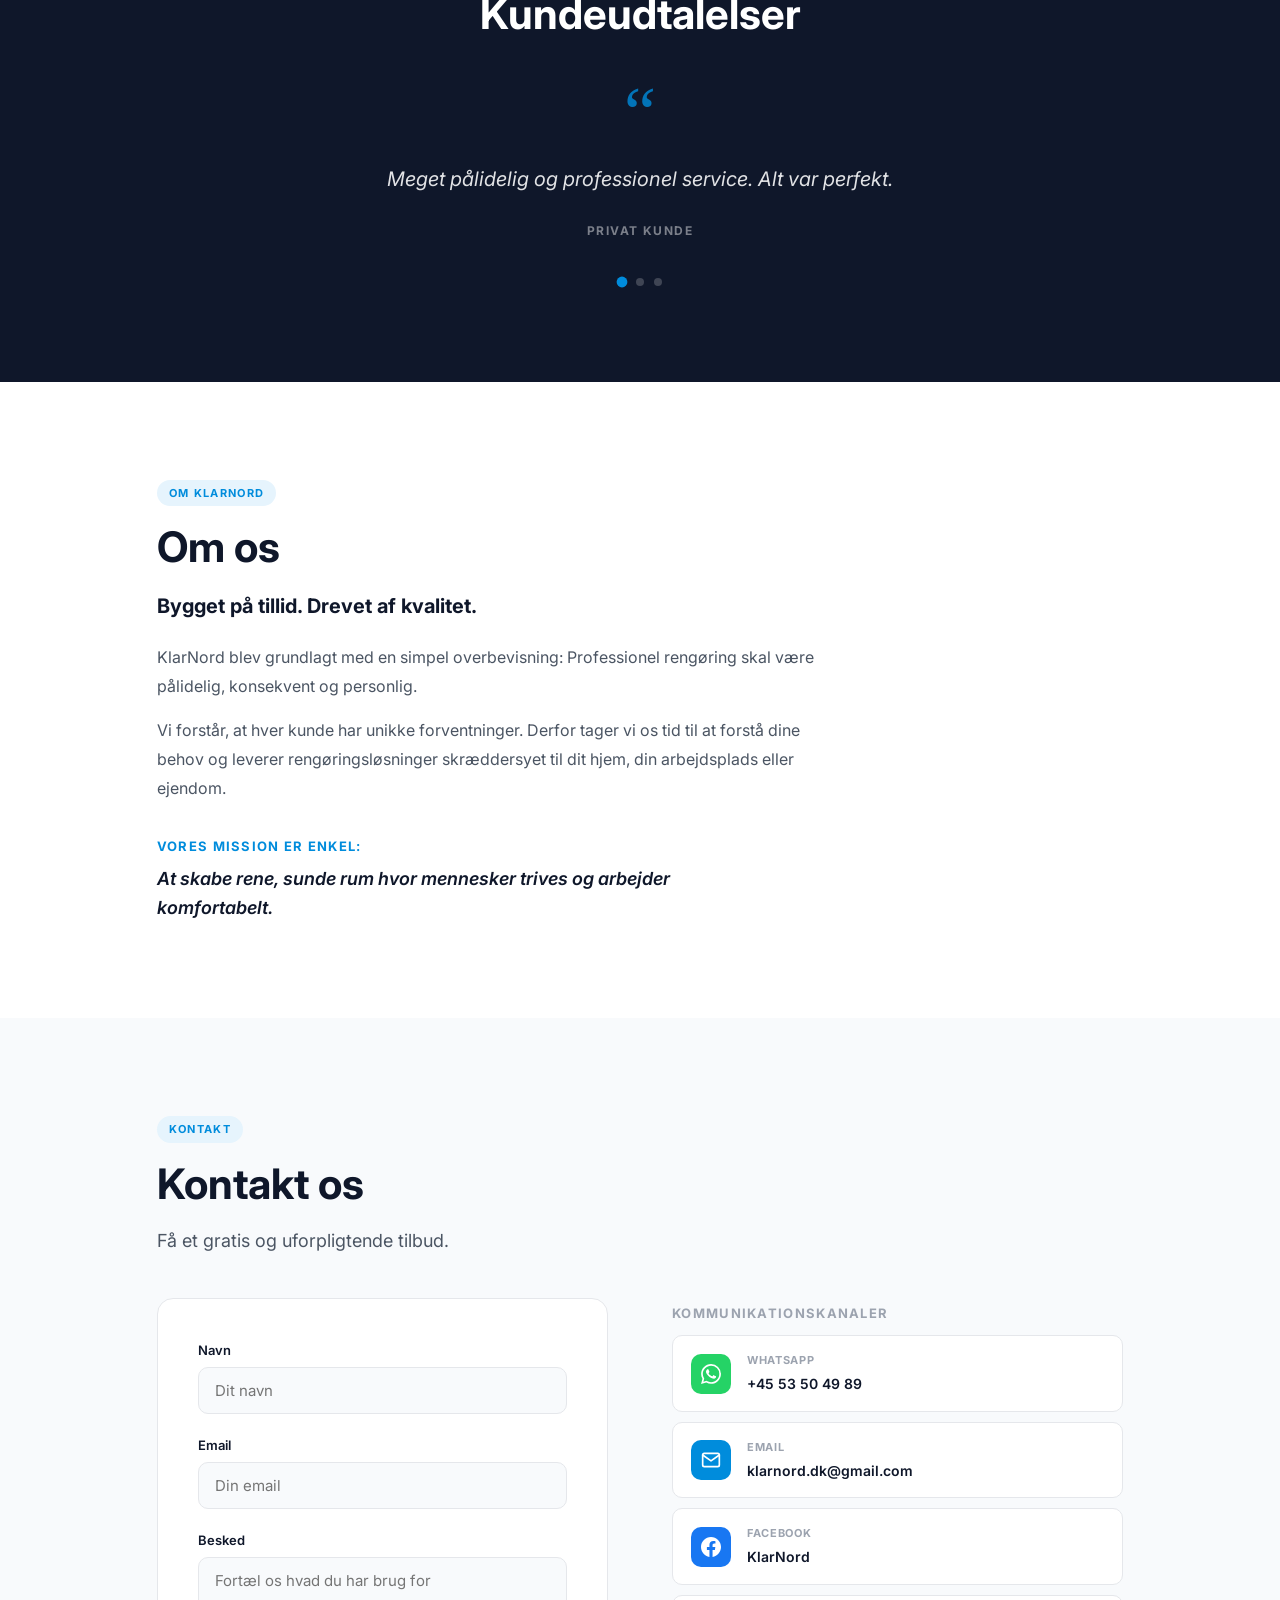
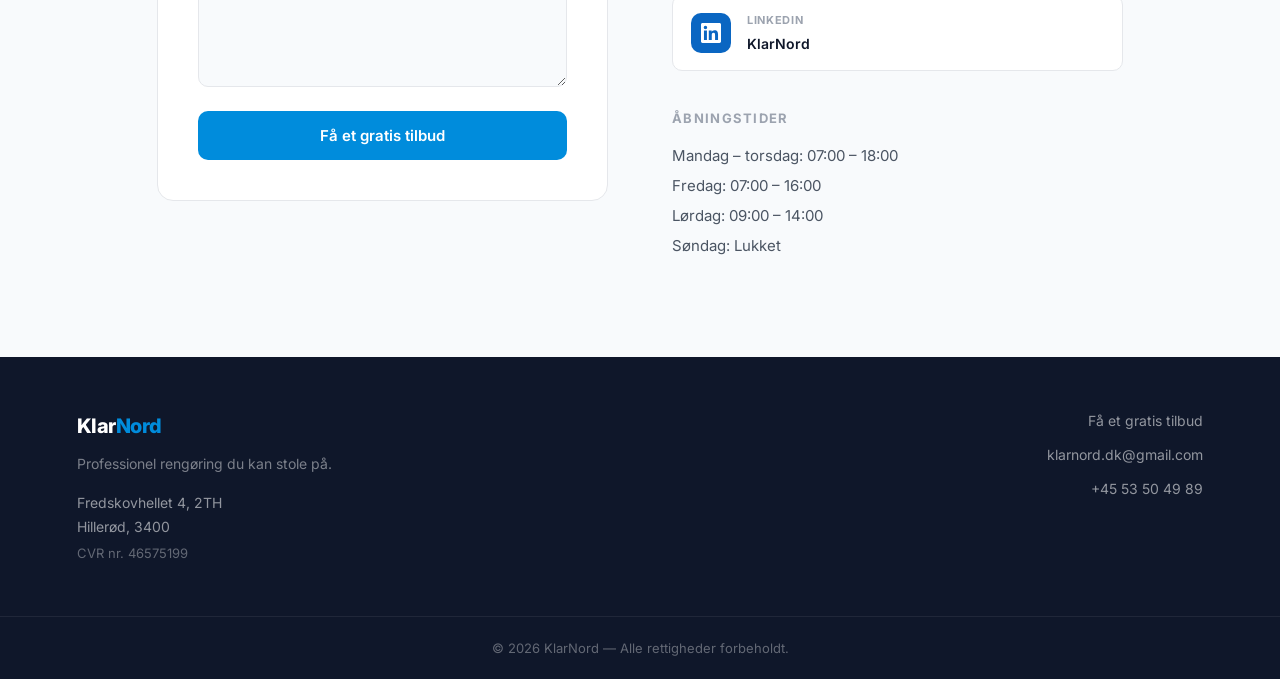
==== commit 99659913: "remove temp overflow diagnostic Co-Authored-By: Claude Sonnet 4.6 <noreply@anthropic.com>" ====
--- a/index.html
+++ b/index.html
@@ -655,22 +655,6 @@
 document.addEventListener("DOMContentLoaded", () => {
   setLang(localStorage.getItem("lang") || "da");
 });
-
-// TEMP DIAGNOSTIC
-window.addEventListener("load", () => {
-  const vw = document.documentElement.clientWidth;
-  const found = [];
-  document.querySelectorAll("*").forEach(el => {
-    const r = el.getBoundingClientRect();
-    if (r.right > vw + 1) {
-      found.push((el.className || el.tagName) + " → " + Math.round(r.right) + "px (viewport " + vw + "px)");
-    }
-  });
-  const box = document.createElement("div");
-  box.style.cssText = "position:fixed;bottom:0;left:0;right:0;background:#c00;color:#fff;font-size:12px;padding:10px 14px;z-index:99999;white-space:pre-line;max-height:50vh;overflow-y:auto;";
-  box.textContent = found.length ? found.join("\n") : "✓ No overflow detected";
-  document.body.appendChild(box);
-});
 </script>
 
 </body>
